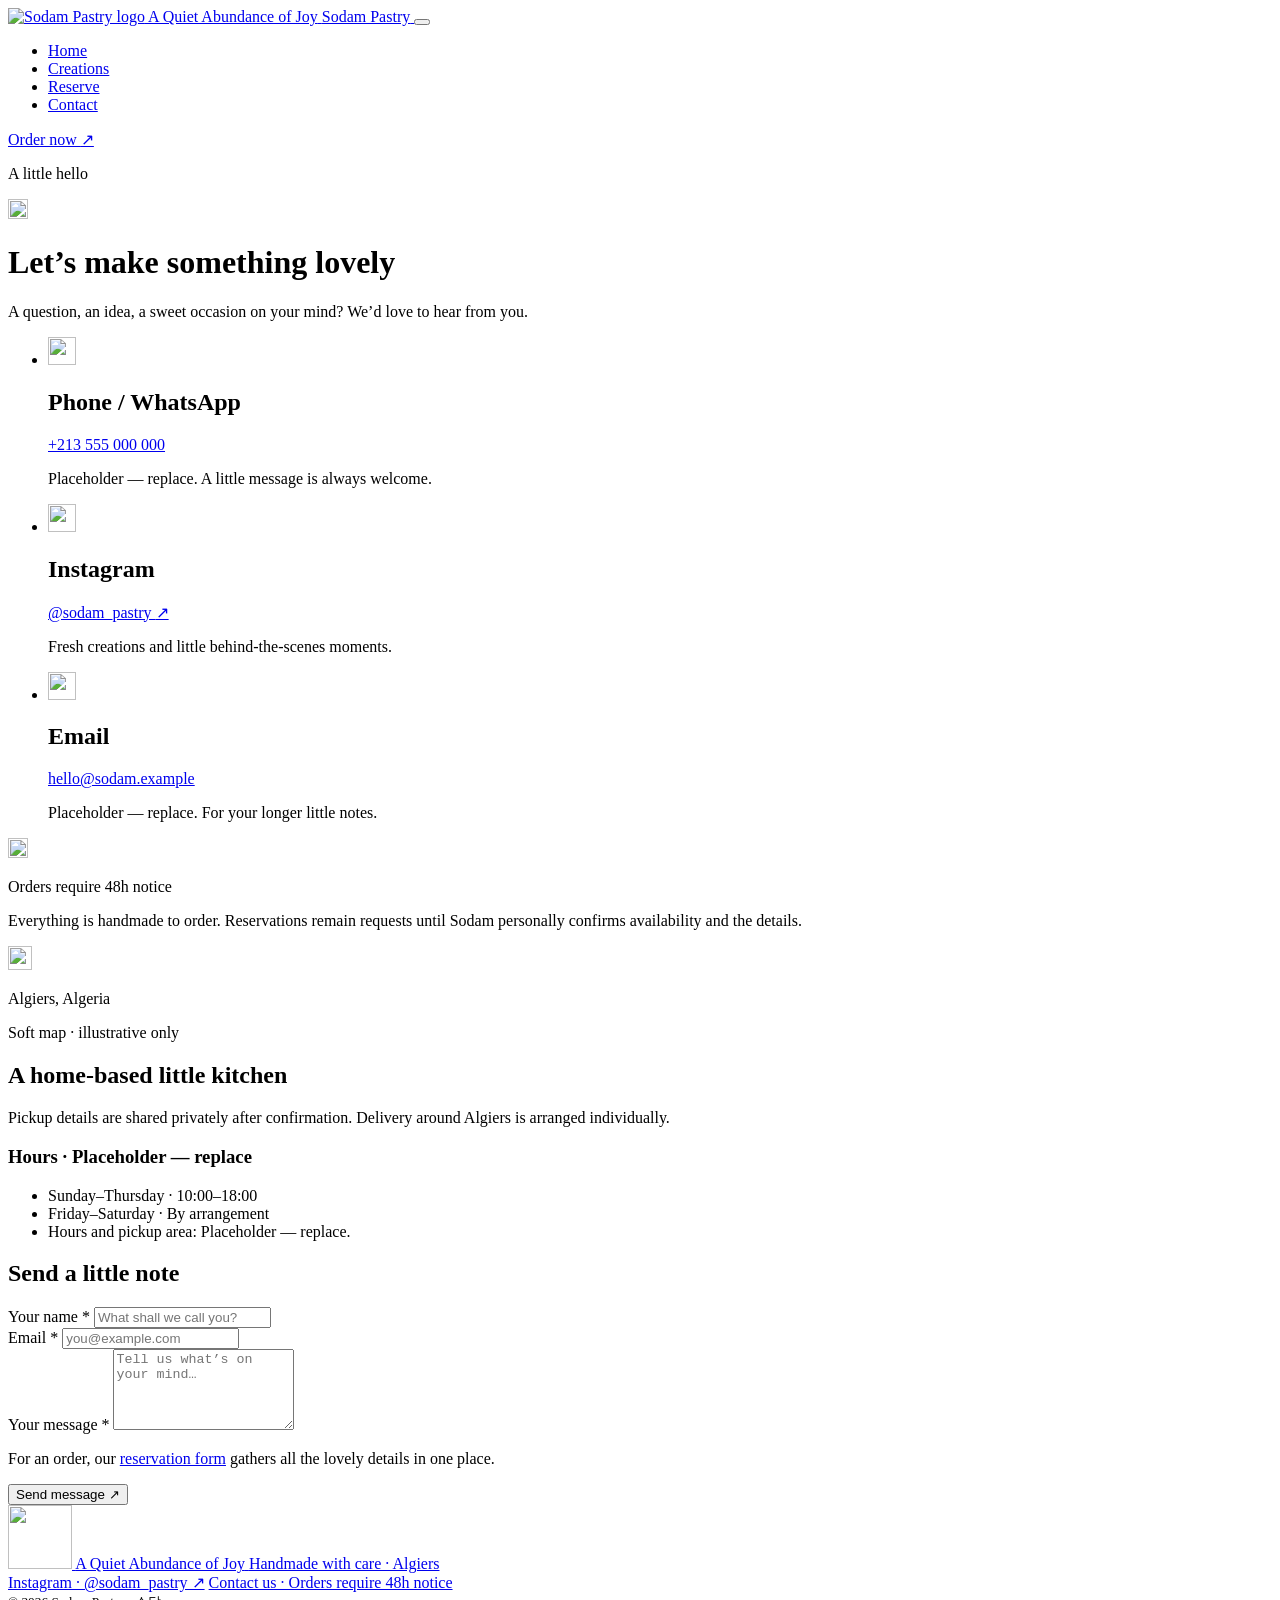
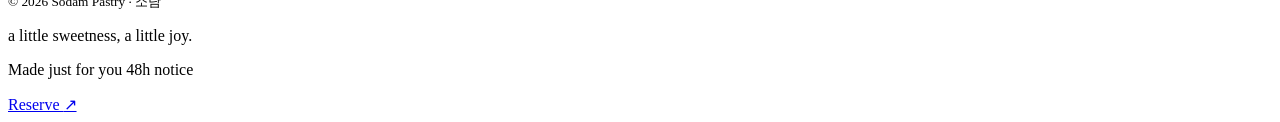
==== contact.html @ 8aaedda2 "feat: finish contact page HTML structure" ====
<!DOCTYPE html>
<html lang="en">
<head>
  <meta charset="UTF-8">
  <meta name="viewport" content="width=device-width, initial-scale=1">
  <title>Contact · Sodam Pastry</title>
  <meta name="description" content="A question, an idea, a sweet occasion on your mind? Get in touch with Sodam Pastry, a home-based pastry kitchen in Algiers.">
  <link rel="icon" href="assets/logo/favicon.ico">

  <link rel="preconnect" href="https://fonts.googleapis.com">
  <link rel="preconnect" href="https://fonts.gstatic.com" crossorigin>
  <link href="https://fonts.googleapis.com/css2?family=Cormorant+Garamond:ital,wght@0,400;0,500;0,600;1,400&family=Gaegu:wght@400;700&family=Inter:wght@300;400;500&family=Montserrat:wght@400;500;600&family=Noto+Serif+KR:wght@400;500&display=swap" rel="stylesheet">

  <link rel="stylesheet" href="css/base/variables.css">
  <link rel="stylesheet" href="css/base/reset.css">
  <link rel="stylesheet" href="css/base/typography.css">
  <link rel="stylesheet" href="css/components/buttons.css">
  <link rel="stylesheet" href="css/components/navbar.css">
  <link rel="stylesheet" href="css/components/section-heading.css">
  <link rel="stylesheet" href="css/components/forms.css">
  <link rel="stylesheet" href="css/components/cards.css">
  <link rel="stylesheet" href="css/components/footer.css">
  <link rel="stylesheet" href="css/pages/contact.css">
  <link rel="stylesheet" href="css/responsive.css">
</head>
<body class="page-contact">

  <!-- ============ HEADER ============ -->
  <header class="site-header">
    <div class="container site-header__inner">
      <a class="brand" href="index.html" aria-label="Sodam Pastry, home">
        <img class="brand__logo" src="assets/logo/sodam-logo.png" alt="Sodam Pastry logo" width="64" height="64">
        <span class="brand__tagline">A Quiet Abundance of Joy</span>
        <span class="brand__name">Sodam Pastry</span>
      </a>

      <button class="nav-toggle" type="button" aria-controls="site-nav" aria-expanded="false" aria-label="Open menu">
        <span class="nav-toggle__bars" aria-hidden="true"></span>
      </button>

      <nav class="nav" id="site-nav" aria-label="Main">
        <ul class="nav__list">
          <li><a class="nav__link" href="index.html">Home</a></li>
          <li><a class="nav__link" href="creations.html">Creations</a></li>
          <li><a class="nav__link" href="reserve-pastry.html">Reserve</a></li>
          <li><a class="nav__link" href="contact.html" aria-current="page">Contact</a></li>
        </ul>
        <a class="btn btn--primary" href="reserve-pastry.html">Order now <span class="btn__arrow" aria-hidden="true">↗</span></a>
      </nav>
    </div>
  </header>

  <main>
    <div class="container contact">

      <!-- ============ PAGE INTRO ============ -->
      <header class="section-heading">
        <p class="eyebrow">A little hello</p>
        <img class="section-heading__flower" src="assets/icons/flower.svg" alt="" width="20" height="20">
        <h1 class="section-heading__title" id="page-title">Let’s make something lovely</h1>
        <p class="section-heading__intro">A question, an idea, a sweet occasion on your mind? We’d love to hear from you.</p>
      </header>

      <!-- ============ CONTACT CARDS ============ -->
      <!-- Phone, email and hours are placeholders from the design.
           contact.js can fill them from data/config.json. Delete each .placeholder-note when the real details are in. -->
      <ul class="contact-cards">

        <li class="contact-card">
          <img class="contact-card__icon" src="assets/icons/chat.svg" alt="" width="28" height="28">
          <h2 class="contact-card__label">Phone / WhatsApp</h2>
          <p class="contact-card__value"><a id="contact-phone" href="tel:+2135550000000">+213 555 000 000</a></p>
          <p class="contact-card__text"><span class="placeholder-note">Placeholder — replace.</span> A little message is always welcome.</p>
        </li>

        <li class="contact-card">
          <img class="contact-card__icon" src="assets/icons/instagram.svg" alt="" width="28" height="28">
          <h2 class="contact-card__label">Instagram</h2>
          <p class="contact-card__value"><a href="https://www.instagram.com/sodam_pastry" target="_blank" rel="noopener">@sodam_pastry <span aria-hidden="true">↗</span></a></p>
          <p class="contact-card__text">Fresh creations and little behind-the-scenes moments.</p>
        </li>

        <li class="contact-card">
          <img class="contact-card__icon" src="assets/icons/mail.svg" alt="" width="28" height="28">
          <h2 class="contact-card__label">Email</h2>
          <p class="contact-card__value"><a id="contact-email" href="mailto:hello@sodam.example">hello@sodam.example</a></p>
          <p class="contact-card__text"><span class="placeholder-note">Placeholder — replace.</span> For your longer little notes.</p>
        </li>
      </ul>

      <!-- 48h notice -->
      <aside class="notice" aria-label="Order notice">
        <img class="notice__icon" src="assets/icons/calendar-heart.svg" alt="" width="20" height="20">
        <div>
          <p class="notice__title">Orders require 48h notice</p>
          <p>Everything is handmade to order. Reservations remain requests until Sodam personally confirms availability and the details.</p>
        </div>
      </aside>

      <!-- ============ SOFT MAP ============ -->
      <div class="soft-map" role="img" aria-label="Illustrative map placeholder for Algiers, Algeria">
        <span class="soft-map__pin"><img src="assets/icons/pin.svg" alt="" width="24" height="24"></span>
        <p class="soft-map__city">Algiers, Algeria</p>
        <p class="soft-map__caption">Soft map · illustrative only</p>
      </div>

      <!-- ============ KITCHEN + HOURS ============ -->
      <section class="info-card" aria-labelledby="kitchen-title">
        <h2 class="eyebrow" id="kitchen-title">A home-based little kitchen</h2>
        <p class="info-card__lead">Pickup details are shared privately after confirmation. Delivery around Algiers is arranged individually.</p>

        <h3 class="info-card__title">Hours <span class="placeholder-note">· Placeholder — replace</span></h3>
        <ul class="info-card__list" id="contact-hours">
          <li>Sunday–Thursday · 10:00–18:00</li>
          <li>Friday–Saturday · By arrangement</li>
          <li>Hours and pickup area: <span class="placeholder-note">Placeholder — replace.</span></li>
        </ul>
      </section>

      <!-- ============ MESSAGE FORM ============ -->
      <!-- novalidate: contact.js shows friendly messages. With no backend yet, it can save the note
           in localStorage (admin sees it later) or open a mailto link. -->
      <section class="form-card" aria-labelledby="form-title">
        <h2 class="form-card__title" id="form-title">Send a little note</h2>

        <form id="message-form" novalidate>
          <div class="field" data-field="name">
            <label class="field__label" for="msg-name">Your name <span aria-hidden="true">*</span></label>
            <input class="field__input" type="text" id="msg-name" name="name" autocomplete="name" placeholder="What shall we call you?" required aria-describedby="msg-name-message">
            <p class="field__message" id="msg-name-message" hidden data-empty="Please tell us what to call you."></p>
          </div>

          <div class="field" data-field="email">
            <label class="field__label" for="msg-email">Email <span aria-hidden="true">*</span></label>
            <input class="field__input" type="email" id="msg-email" name="email" autocomplete="email" placeholder="you@example.com" required aria-describedby="msg-email-message">
            <p class="field__message" id="msg-email-message" hidden
               data-empty="Please add an email so we can reply."
               data-invalid="Add a complete email, like you@example.com."></p>
          </div>

          <div class="field" data-field="message">
            <label class="field__label" for="msg-text">Your message <span aria-hidden="true">*</span></label>
            <textarea class="field__input field__textarea" id="msg-text" name="message" rows="5" placeholder="Tell us what’s on your mind…" required aria-describedby="msg-text-message"></textarea>
            <p class="field__message" id="msg-text-message" hidden data-empty="Please write us a little note."></p>
          </div>

          <p class="field__help">For an order, our <a href="reserve-pastry.html">reservation form</a> gathers all the lovely details in one place.</p>

          <button class="btn btn--primary" type="submit">Send message <span class="btn__arrow" aria-hidden="true">↗</span></button>

          <!-- Shown by contact.js after sending (text is a placeholder to confirm) -->
          <p class="form-success" id="form-status" role="status" hidden>Thank you! Your little note is on its way. Sodam will reply personally.</p>
        </form>
      </section>

    </div>
  </main>

  <!-- ============ FOOTER ============ -->
  <footer class="site-footer">
    <div class="container">
      <div class="site-footer__top">
        <a class="brand brand--footer" href="index.html" aria-label="Sodam Pastry, home">
          <img class="brand__logo" src="assets/logo/sodam-logo.png" alt="" width="64" height="64">
          <span>
            <span class="site-footer__title">A Quiet Abundance of Joy</span>
            <span class="site-footer__sub">Handmade with care · Algiers</span>
          </span>
        </a>

        <div class="site-footer__links">
          <a href="https://www.instagram.com/sodam_pastry" target="_blank" rel="noopener">Instagram · @sodam_pastry ↗</a>
          <a href="contact.html">Contact us · Orders require 48h notice</a>
        </div>
      </div>

      <div class="site-footer__bottom">
        <small>© 2026 Sodam Pastry · <span lang="ko">소담</span></small>
        <p class="site-footer__script">a little sweetness, a little joy.</p>
      </div>
    </div>
  </footer>

  <!-- Sticky reserve bar: visible on mobile and tablet, hidden from 1024px up -->
  <div class="sticky-reserve">
    <p class="sticky-reserve__text">
      <span class="sticky-reserve__title">Made just for you</span>
      <span class="sticky-reserve__sub">48h notice</span>
    </p>
    <a class="btn btn--primary" href="reserve-pastry.html">Reserve <span class="btn__arrow" aria-hidden="true">↗</span></a>
  </div>

  <script src="js/main.js" defer></script>
  <script src="js/utils/storage.js" defer></script>
  <script src="js/utils/validators.js" defer></script>
  <script src="js/pages/contact.js" defer></script>
</body>
</html>
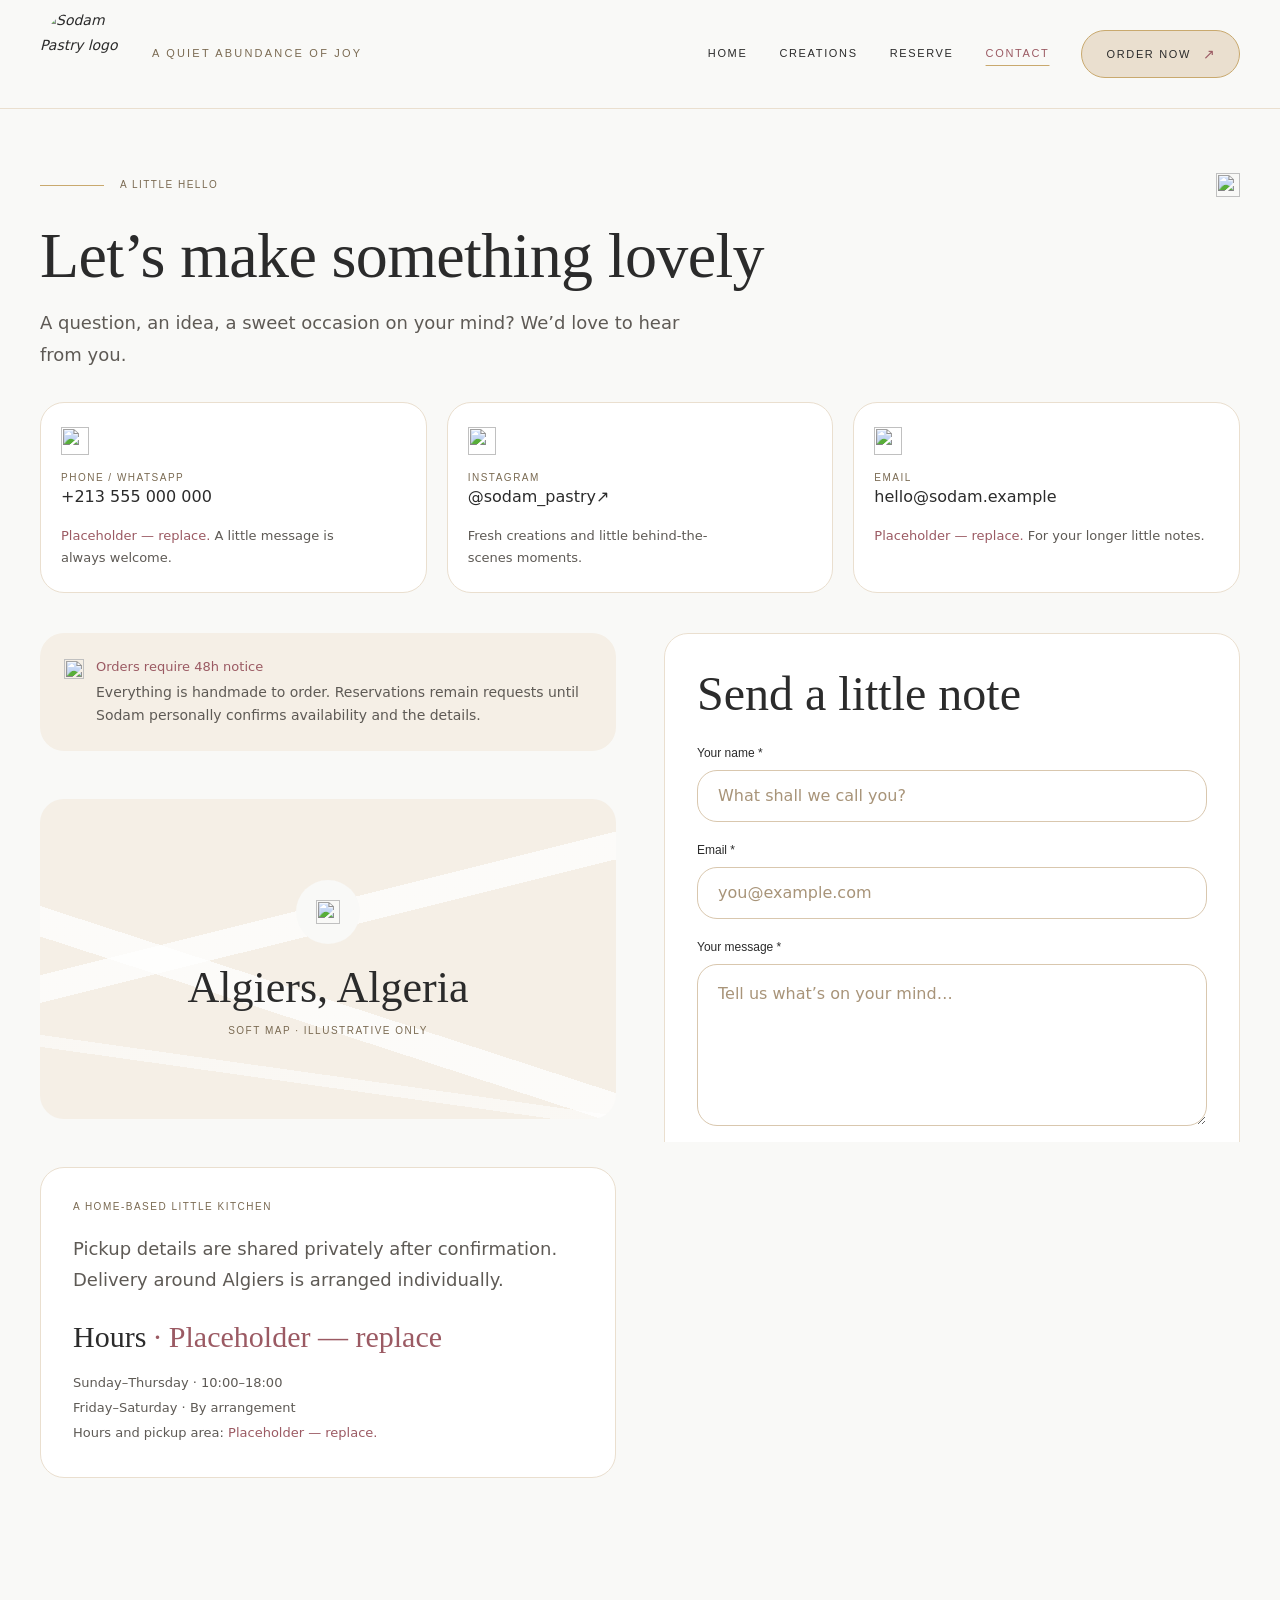
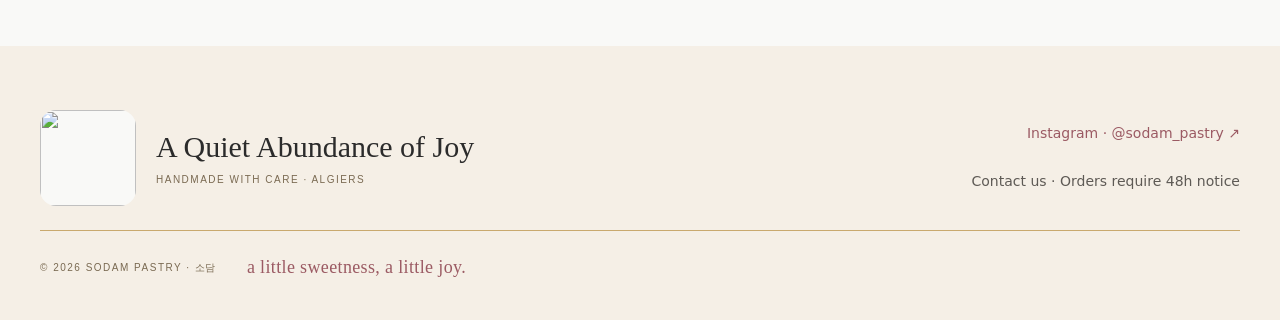
==== commit 3a2f325f: "js links" ====
--- a/contact.html
+++ b/contact.html
@@ -22,6 +22,8 @@
   <link rel="stylesheet" href="css/components/footer.css">
   <link rel="stylesheet" href="css/pages/contact.css">
   <link rel="stylesheet" href="css/responsive.css">
+  <script type="module" src="js/main.js"></script>
+  <script type="module" src="js/pages/creations.js"></script>
 </head>
 <body class="page-contact">
 
--- a/css/base/variables.css
+++ b/css/base/variables.css
@@ -0,0 +1,151 @@
+/* =========================================================
+   Sodam Pastry · design tokens (css/base/variables.css)
+   Source: "A quiet little design language" UI kit.
+   Mobile-first: the values below are the 390px design.
+   Tablet and desktop overrides go in css/responsive.css.
+   Breakpoints (reference only): 768px tablet, 1024px desktop.
+   ========================================================= */
+
+:root {
+
+  /* ---------- 1. COLOUR PALETTE (exact hex codes from the kit) ---------- */
+  --color-white:      #FFFFFF;
+  --color-canvas:     #F9F9F7;  /* page background */
+  --color-cream:      #F5EFE6;  /* alternate sections, notices, footer */
+  --color-linen:      #EADFCF;  /* primary button, active chip, borders */
+  --color-beige:      #D9C7AE;
+  --color-taupe:      #A89479;  /* labels, small details (decoration) */
+  --color-ink:        #2B2B2B;  /* headings and main text */
+  --color-gold:       #C9A96E;  /* fine rules and borders only */
+  --color-dusty-rose: #E0B4B4;  /* tiny details, hover touches */
+  --color-rosewood:   #9B5A63;  /* Korean text, handwriting, accents */
+
+  /* Derived from the palette (the kit has no mid-grey for paragraphs).
+     Both pass WCAG AA contrast on canvas, white and cream. */
+  --color-text-soft:  #5E5A55;  /* paragraph text (soft ink) */
+  --color-taupe-text: #7A6A52;  /* taupe made readable for small text */
+
+  /* ---------- 2. SEMANTIC COLOURS (use these in the components) ---------- */
+  --color-bg:             var(--color-canvas);
+  --color-surface:        var(--color-white);
+  --color-surface-soft:   var(--color-cream);
+  --color-surface-strong: var(--color-linen);
+
+  --color-text:           var(--color-ink);
+  --color-text-muted:     var(--color-text-soft);
+  --color-text-label:     var(--color-taupe-text);  /* eyebrows, captions */
+  --color-text-accent:    var(--color-rosewood);
+
+  --color-border:         var(--color-linen);   /* cards, fields */
+  --color-border-strong:  var(--color-beige);
+  --color-line:           var(--color-gold);    /* dividers, button borders */
+
+  --color-focus:          var(--color-rosewood);
+  --color-error:          var(--color-rosewood);
+  --color-success:        var(--color-rosewood);
+
+  /* Gingham pattern from the photos (use with background-size: var(--gingham-size)) */
+  --gingham-size:   28px;
+  --pattern-gingham:
+    linear-gradient(rgba(217, 199, 174, .35) 50%, transparent 50%),
+    linear-gradient(90deg, rgba(217, 199, 174, .35) 50%, transparent 50%);
+
+  /* ---------- 3. TYPOGRAPHY ---------- */
+  --font-serif:  "Cormorant Garamond", "Cormorant", Georgia, "Times New Roman", serif;  /* headings */
+  --font-label:  "Montserrat", "Helvetica Neue", Arial, sans-serif;                    /* nav, buttons, labels */
+  --font-sans:   "Inter", system-ui, -apple-system, "Segoe UI", Roboto, sans-serif;     /* body */
+  --font-korean: "Noto Serif KR", "Cormorant Garamond", serif;                          /* 소담 */
+  --font-hand:   "Gaegu", "Nanum Pen Script", "Comic Sans MS", cursive;                /* handwritten notes */
+
+  --fw-regular: 400;
+  --fw-medium:  500;
+  --fw-semibold: 600;
+
+  /* Sizes. Kit: Cormorant 88 / 54 / 38 (desktop / tablet / mobile),
+     Montserrat 10 / 11, Inter 14 / 1.75 */
+  --fs-display: 2.375rem;  /* 38px  h1                      (tablet 54, desktop 88) */
+  --fs-h2:      2rem;      /* 32px  section titles          (tablet 40, desktop 48) */
+  --fs-h3:      1.75rem;   /* 28px  card titles             (desktop 30) */
+  --fs-h4:      1.25rem;   /* 20px  small headings */
+  --fs-lead:    1rem;      /* 16px  intro paragraphs        (desktop 18) */
+  --fs-body:    0.875rem;  /* 14px  body text */
+  --fs-small:   0.75rem;   /* 12px  help text, dates */
+  --fs-label:   0.625rem;  /* 10px  uppercase labels, eyebrows */
+  --fs-button:  0.6875rem; /* 11px  buttons, chips, nav */
+  --fs-script:  1.25rem;   /* 20px  handwritten notes */
+
+  --lh-display: 1.1;
+  --lh-heading: 1.15;
+  --lh-body:    1.75;      /* from the kit */
+  --lh-label:   1.4;
+
+  --tracking-label: 0.15em;  /* kit: +1.5 at 10px */
+  --tracking-wide:  0.2em;   /* kit: +2 at 10px */
+
+  /* ---------- 4. SPACING (4px base) ---------- */
+  --space-1:  0.25rem;  /*   4px */
+  --space-2:  0.5rem;   /*   8px */
+  --space-3:  0.75rem;  /*  12px */
+  --space-4:  1rem;     /*  16px */
+  --space-5:  1.25rem;  /*  20px */
+  --space-6:  1.5rem;   /*  24px */
+  --space-8:  2rem;     /*  32px */
+  --space-10: 2.5rem;   /*  40px */
+  --space-12: 3rem;     /*  48px */
+  --space-16: 4rem;     /*  64px */
+  --space-20: 5rem;     /*  80px */
+  --space-30: 7.5rem;   /* 120px */
+
+  --section-space: var(--space-16);  /* vertical padding of a section (desktop 120) */
+
+  /* ---------- 5. LAYOUT ---------- */
+  --container-max: 75rem;     /* 1200px */
+  --container-pad: 1.25rem;   /* 20px on mobile (tablet 32) */
+  --header-height: 5.75rem;   /* 92px (desktop 108) */
+  --sticky-bar-height: 5rem;  /* 80px "Made just for you" bar */
+  --tap-target:   2.75rem;    /* 44px minimum, from the kit */
+  --button-height: 3rem;      /* 48px */
+  --field-height:  3.25rem;   /* 52px */
+
+  /* ---------- 6. RADII ---------- */
+  --radius-xs:   4px;      /* polaroid frame */
+  --radius-sm:   12px;
+  --radius-md:   16px;     /* photos */
+  --radius-lg:   24px;     /* cards */
+  --radius-field: 20px;    /* inputs */
+  --radius-pill: 999px;    /* buttons, chips */
+
+  /* ---------- 7. BORDERS & SHADOWS ---------- */
+  --border-width:  1px;
+  --border-card:   var(--border-width) solid var(--color-border);
+  --border-gold:   var(--border-width) solid var(--color-line);
+  --border-dashed: var(--border-width) dashed var(--color-line);   /* upload box */
+
+  --shadow-soft:     0 8px 24px rgba(43, 43, 43, .06);
+  --shadow-polaroid: 0 10px 28px rgba(43, 43, 43, .08);
+
+  /* ---------- 8. DETAILS ---------- */
+  --tilt-left:  -1.5deg;   /* polaroids, 1 to 2 degrees */
+  --tilt-right:  1.5deg;
+  --opacity-disabled: .5;  /* disabled buttons */
+
+  /* ---------- 9. MOTION ---------- */
+  --ease:          cubic-bezier(.2, .7, .2, 1);
+  --duration-fast: 150ms;  /* hover */
+  --duration-base: 250ms;
+  --duration-slow: 600ms;  /* fade-up on scroll */
+
+  /* ---------- 10. LAYERS ---------- */
+  --z-sticky: 40;
+  --z-header: 50;
+  --z-modal:  100;
+}
+
+/* Calmer motion for people who ask for it */
+@media (prefers-reduced-motion: reduce) {
+  :root {
+    --duration-fast: 0ms;
+    --duration-base: 0ms;
+    --duration-slow: 0ms;
+  }
+}
--- a/css/base/typography.css
+++ b/css/base/typography.css
@@ -0,0 +1,238 @@
+/* =========================================================
+   Sodam Pastry · typography (css/base/typography.css)
+   Needs css/base/variables.css. Mobile-first: sizes come from
+   the variables, so tablet/desktop only change them in
+   css/responsive.css.
+   Element rules use :where() (zero specificity) so any
+   component class can override them without a fight.
+   ========================================================= */
+
+
+/* ---------- 1. BASE TEXT ---------- */
+body {
+  font-family: var(--font-sans);
+  font-size: var(--fs-body);
+  font-weight: var(--fw-regular);
+  line-height: var(--lh-body);
+  color: var(--color-text);
+  -webkit-font-smoothing: antialiased;
+  -moz-osx-font-smoothing: grayscale;
+  text-rendering: optimizeLegibility;
+}
+
+::selection {
+  background: var(--color-linen);
+  color: var(--color-ink);
+}
+
+:where(p) {
+  margin: 0;
+  color: var(--color-text-muted);
+  text-wrap: pretty;
+}
+
+:where(strong, b) { font-weight: var(--fw-medium); }
+:where(em, i)     { font-style: italic; }
+:where(small)     { font-size: var(--fs-small); }
+
+/* Korean text (소담) */
+:lang(ko) { font-family: var(--font-korean); }
+
+
+/* ---------- 2. HEADINGS (Cormorant Garamond) ---------- */
+:where(h1, h2, h3, h4) {
+  margin: 0;
+  font-family: var(--font-serif);
+  font-weight: var(--fw-regular);
+  color: var(--color-text);
+  text-wrap: balance;
+}
+
+:where(h1) { font-size: var(--fs-display); line-height: var(--lh-display); letter-spacing: -0.01em; }
+:where(h2) { font-size: var(--fs-h2);      line-height: var(--lh-heading); }
+:where(h3) { font-size: var(--fs-h3);      line-height: 1.2; }
+:where(h4) { font-size: var(--fs-h4);      line-height: 1.25; }
+
+/* Size helpers: keep the right HTML level, pick any visual size */
+.type-display { font-size: var(--fs-display); line-height: var(--lh-display); letter-spacing: -0.01em; }
+.type-h2      { font-size: var(--fs-h2);      line-height: var(--lh-heading); }
+.type-h3      { font-size: var(--fs-h3);      line-height: 1.2; }
+.type-h4      { font-size: var(--fs-h4);      line-height: 1.25; }
+
+/* Section titles: h1 on a page intro, h2 inside a page */
+h1.section-heading__title { font-size: var(--fs-display); line-height: var(--lh-display); }
+h2.section-heading__title { font-size: var(--fs-h2);      line-height: var(--lh-heading); }
+
+/* Titles of cards, tickets, rows and boxes (card size) */
+.pastry-card__title,
+.pastry-option__title,
+.gallery-card__title,
+.step-ticket__title,
+.creation-row__title,
+.reservation-card__name,
+.info-card__title,
+.receipt__title,
+.modal__title,
+.empty-state__title {
+  font-family: var(--font-serif);
+  font-size: var(--fs-h3);
+  font-weight: var(--fw-regular);
+  line-height: 1.2;
+  color: var(--color-text);
+}
+
+/* Titles of form cards and panels (section size) */
+.form-card__title,
+.collection__title,
+.closer-look__title {
+  font-size: var(--fs-h2);
+  line-height: var(--lh-heading);
+}
+
+/* Name of the selected creation on the reservation page */
+.selection__title {
+  font-size: var(--fs-h2);
+  line-height: var(--lh-heading);
+  color: var(--color-text-accent);
+}
+
+
+/* ---------- 3. LEAD PARAGRAPHS (intro text under a title) ---------- */
+.lead,
+.section-heading__intro,
+.hero__lead,
+.login__lead,
+.thanks__lead,
+.next-steps__text {
+  font-size: var(--fs-lead);
+  line-height: var(--lh-body);
+  color: var(--color-text-muted);
+}
+
+/* Paragraphs that follow each other inside a text block */
+.prose p + p,
+.about__text p + p,
+.detail__text p + p {
+  margin-top: var(--space-5);
+}
+
+
+/* ---------- 4. LABELS (Montserrat, uppercase, wide tracking) ---------- */
+.eyebrow,
+.gallery-card__category,
+.contact-card__label,
+.receipt__label,
+.receipt__eyebrow,
+.closer-look__label,
+.reservation-card__ref,
+.reservation-card__time,
+.stat__label,
+.quantity__label,
+.list-label,
+.studio-tabs__label,
+.dropzone__hint,
+.carousel__hint,
+.results-count,
+.stepper__label,
+.photo-preview__label,
+.step-ticket__no,
+.hero__tags,
+.hero__note,
+.soft-map__caption,
+.site-footer__sub,
+.sticky-reserve__sub,
+.detail__meta dt {
+  font-family: var(--font-label);
+  font-size: var(--fs-label);
+  font-weight: var(--fw-regular);
+  line-height: var(--lh-label);
+  letter-spacing: var(--tracking-label);
+  text-transform: uppercase;
+  color: var(--color-text-label);
+}
+
+/* A label used as a heading (legend, h2, h3) should not add its own margin */
+legend.eyebrow,
+h2.eyebrow,
+h3.closer-look__label,
+h2.contact-card__label,
+h3.receipt__label {
+  margin: 0;
+  padding: 0;
+}
+
+/* Header and footer brand text: a little larger, wider */
+.brand__tagline,
+.brand__name {
+  font-family: var(--font-label);
+  font-size: var(--fs-button);
+  font-weight: var(--fw-regular);
+  letter-spacing: var(--tracking-wide);
+  line-height: var(--lh-label);
+  text-transform: uppercase;
+  color: var(--color-text-label);
+}
+
+
+/* ---------- 5. HANDWRITTEN NOTES (Gaegu, rosewood) ---------- */
+.script-note,
+.polaroid__caption,
+.receipt__script,
+.thanks__script,
+.site-footer__script {
+  font-family: var(--font-hand);
+  font-size: var(--fs-script);
+  font-weight: var(--fw-regular);
+  line-height: 1.4;
+  letter-spacing: 0.02em;
+  color: var(--color-text-accent);
+}
+
+.site-footer__script { font-size: 1.125rem; }  /* 18px */
+
+
+/* ---------- 6. LINKS WITH A TEXT STYLE ---------- */
+
+/* "← Back", "← All creations" */
+.back-link {
+  display: inline-flex;
+  align-items: center;
+  gap: var(--space-2);
+  min-height: var(--tap-target);
+  font-family: var(--font-label);
+  font-size: var(--fs-button);
+  font-weight: var(--fw-medium);
+  letter-spacing: var(--tracking-label);
+  text-transform: uppercase;
+  color: var(--color-text);
+  text-decoration: none;
+}
+
+/* "More little joys · @sodam_pastry ↗" */
+.text-link {
+  font-size: var(--fs-body);
+  color: var(--color-text-accent);
+  text-decoration: none;
+}
+
+.back-link:hover,
+.text-link:hover {
+  text-decoration: underline;
+  text-underline-offset: 0.25em;
+  text-decoration-thickness: 1px;
+}
+
+.back-link:focus-visible,
+.text-link:focus-visible {
+  outline: 2px solid var(--color-focus);
+  outline-offset: 3px;
+  border-radius: var(--radius-xs);
+}
+
+
+/* ---------- 7. PLACEHOLDER MARKER ---------- */
+/* "Placeholder — replace." in the contact details.
+   Delete each <span class="placeholder-note"> when the real details are in. */
+.placeholder-note {
+  color: var(--color-text-accent);
+}
--- a/css/components/buttons.css
+++ b/css/components/buttons.css
@@ -0,0 +1,178 @@
+/* =========================================================
+   Sodam Pastry · buttons (css/components/buttons.css)
+   Needs css/base/variables.css
+   Variants: .btn--primary, .btn--secondary, .btn--ghost, .btn--block
+   Also: .link-button (Edit / Delete / Remove) and the small text
+   links of the cards ("Reserve this")
+   ========================================================= */
+
+/* ---------- Base button ---------- */
+.btn {
+  display: inline-flex;
+  align-items: center;
+  justify-content: center;
+  gap: var(--space-3);
+  min-height: var(--button-height);
+  padding: 0 var(--space-6);
+  font-family: var(--font-label);
+  font-size: var(--fs-button);
+  font-weight: var(--fw-medium);
+  line-height: 1;
+  letter-spacing: var(--tracking-label);
+  text-transform: uppercase;
+  text-decoration: none;
+  white-space: nowrap;
+  color: var(--color-text);
+  background: transparent;
+  border: var(--border-gold);
+  border-radius: var(--radius-pill);
+  cursor: pointer;
+  transition:
+    background-color var(--duration-fast) var(--ease),
+    border-color var(--duration-fast) var(--ease),
+    color var(--duration-fast) var(--ease),
+    opacity var(--duration-fast) var(--ease);
+}
+
+.btn:active {
+  transform: translateY(1px);
+}
+
+/* Arrow (↗) */
+.btn__arrow {
+  display: inline-block;
+  font-size: 0.875rem;
+  letter-spacing: 0;
+  color: var(--color-text-accent);
+  transition: transform var(--duration-fast) var(--ease);
+}
+
+.btn:hover .btn__arrow {
+  transform: translate(2px, -2px);
+}
+
+/* ---------- Primary: linen fill, gold line ---------- */
+.btn--primary {
+  background: var(--color-surface-strong);
+  border-color: var(--color-line);
+}
+
+.btn--primary:hover {
+  background: var(--color-surface);
+}
+
+/* ---------- Secondary: white fill, gold line ---------- */
+.btn--secondary {
+  background: var(--color-surface);
+  border-color: var(--color-line);
+}
+
+.btn--secondary:hover {
+  background: var(--color-surface-soft);
+}
+
+/* ---------- Ghost: no line, white pill on hover ---------- */
+.btn--ghost {
+  padding-inline: var(--space-4);
+  background: transparent;
+  border-color: transparent;
+}
+
+.btn--ghost:hover {
+  background: var(--color-surface);
+}
+
+/* ---------- Full width ---------- */
+.btn--block {
+  display: flex;
+  width: 100%;
+}
+
+/* ---------- Disabled ---------- */
+.btn:disabled,
+.btn[aria-disabled="true"] {
+  opacity: var(--opacity-disabled);
+  cursor: not-allowed;
+  transform: none;
+}
+
+.btn:disabled:hover,
+.btn[aria-disabled="true"]:hover {
+  background: inherit;
+}
+
+.btn--primary:disabled:hover,
+.btn--primary[aria-disabled="true"]:hover {
+  background: var(--color-surface-strong);
+}
+
+.btn--secondary:disabled:hover,
+.btn--secondary[aria-disabled="true"]:hover {
+  background: var(--color-surface);
+}
+
+.btn--ghost:disabled:hover,
+.btn--ghost[aria-disabled="true"]:hover {
+  background: transparent;
+}
+
+.btn:disabled .btn__arrow,
+.btn[aria-disabled="true"] .btn__arrow {
+  transform: none;
+}
+
+/* ---------- Text buttons: Edit / Delete / Remove ---------- */
+.link-button {
+  display: inline-flex;
+  align-items: center;
+  min-height: var(--tap-target);
+  padding: 0 var(--space-1);
+  font-family: var(--font-sans);
+  font-size: var(--fs-small);
+  line-height: 1;
+  color: var(--color-text-accent);
+  text-decoration: underline;
+  text-decoration-thickness: 1px;
+  text-underline-offset: 0.3em;
+  background: none;
+  border: 0;
+  cursor: pointer;
+  transition: color var(--duration-fast) var(--ease);
+}
+
+.link-button:hover {
+  color: var(--color-text);
+}
+
+.link-button[data-action="delete"] {
+  color: var(--color-text-muted);
+}
+
+.link-button[data-action="delete"]:hover {
+  color: var(--color-text-accent);
+}
+
+/* ---------- Small text links inside cards ("Reserve this") ---------- */
+.pastry-card__link,
+.gallery-card__link {
+  display: inline-flex;
+  align-items: center;
+  align-self: flex-start;
+  min-height: var(--tap-target);
+  padding: 0 var(--space-4);
+  font-family: var(--font-label);
+  font-size: var(--fs-button);
+  font-weight: var(--fw-medium);
+  line-height: 1;
+  letter-spacing: var(--tracking-label);
+  text-transform: uppercase;
+  text-decoration: none;
+  color: var(--color-text);
+  border-radius: var(--radius-pill);
+  transition: background-color var(--duration-fast) var(--ease);
+}
+
+.pastry-card__link:hover,
+.gallery-card__link:hover {
+  background: var(--color-surface-soft);
+}
--- a/css/components/navbar.css
+++ b/css/components/navbar.css
@@ -0,0 +1,213 @@
+/* =========================================================
+   Sodam Pastry · public navbar (css/components/navbar.css)
+   Needs css/base/variables.css
+   Mobile-first: logo + "Sodam Pastry" + hamburger by default,
+   logo + tagline + inline menu from 1024px.
+   ========================================================= */
+
+/* ---------- Header bar ---------- */
+.site-header {
+  position: sticky;
+  top: 0;
+  z-index: var(--z-header);
+  background: var(--color-bg);
+  border-bottom: var(--border-card);
+}
+
+.site-header__inner {
+  display: flex;
+  align-items: center;
+  justify-content: space-between;
+  gap: var(--space-4);
+  min-height: var(--header-height);
+}
+
+/* ---------- Brand (logo + name / tagline) ---------- */
+.site-header .brand {
+  display: flex;
+  align-items: center;
+  gap: var(--space-4);
+  flex: 1 1 auto;
+  min-width: 0;
+}
+
+.site-header .brand__logo {
+  flex: none;
+  width: 4.75rem;
+  height: 4.75rem;
+  border-radius: 50%;
+  object-fit: contain;
+}
+
+/* Mobile: "Sodam Pastry" on the right, tagline hidden */
+.site-header .brand__name {
+  margin-left: auto;
+  text-align: right;
+}
+
+.site-header .brand__tagline {
+  display: none;
+}
+
+/* ---------- Hamburger button ---------- */
+.nav-toggle {
+  position: relative;
+  flex: none;
+  width: var(--tap-target);
+  height: var(--tap-target);
+  border-radius: var(--radius-pill);
+  color: var(--color-text-muted);
+  transition: background var(--duration-fast) var(--ease);
+}
+
+.nav-toggle:hover {
+  background: var(--color-surface-soft);
+}
+
+.nav-toggle__bars {
+  position: absolute;
+  top: 50%;
+  left: 50%;
+  display: block;
+  width: 22px;
+  height: 0;
+  transform: translate(-50%, 0);
+}
+
+.nav-toggle__bars::before,
+.nav-toggle__bars::after {
+  content: "";
+  position: absolute;
+  left: 0;
+  width: 100%;
+  height: 1.5px;
+  border-radius: 1px;
+  background: currentColor;
+  transition:
+    top var(--duration-base) var(--ease),
+    transform var(--duration-base) var(--ease);
+}
+
+.nav-toggle__bars::before { top: -4px; }
+.nav-toggle__bars::after  { top: 2.5px; }
+
+.nav-toggle[aria-expanded="true"] .nav-toggle__bars::before {
+  top: -0.75px;
+  transform: rotate(45deg);
+}
+
+.nav-toggle[aria-expanded="true"] .nav-toggle__bars::after {
+  top: -0.75px;
+  transform: rotate(-45deg);
+}
+
+/* ---------- Menu (mobile dropdown) ---------- */
+.nav {
+  position: absolute;
+  top: 100%;
+  left: 0;
+  right: 0;
+  display: none;
+  padding: var(--space-4) var(--container-pad) var(--space-6);
+  background: var(--color-bg);
+  border-bottom: var(--border-gold);
+  box-shadow: var(--shadow-soft);
+}
+
+.nav.is-open {
+  display: block;
+}
+
+.nav__list {
+  display: flex;
+  flex-direction: column;
+}
+
+.nav__list li + li {
+  border-top: var(--border-card);
+}
+
+.nav__link {
+  display: flex;
+  align-items: center;
+  min-height: var(--tap-target);
+  font-family: var(--font-label);
+  font-size: var(--fs-button);
+  font-weight: var(--fw-regular);
+  letter-spacing: var(--tracking-label);
+  line-height: var(--lh-label);
+  text-transform: uppercase;
+  color: var(--color-text);
+  transition: color var(--duration-fast) var(--ease);
+}
+
+.nav__link:hover {
+  color: var(--color-text-accent);
+}
+
+.nav__link[aria-current="page"] {
+  color: var(--color-text-accent);
+  text-decoration: underline;
+  text-decoration-color: var(--color-line);
+  text-decoration-thickness: 1px;
+  text-underline-offset: 0.7em;
+}
+
+/* "Order now" button inside the menu */
+.nav .btn {
+  width: 100%;
+  margin-top: var(--space-4);
+}
+
+/* ---------- Desktop: inline menu ---------- */
+@media (min-width: 1024px) {
+  .site-header .brand {
+    flex: 0 1 auto;
+    gap: var(--space-5);
+  }
+
+  .site-header .brand__logo {
+    width: 5.75rem;
+    height: 5.75rem;
+  }
+
+  /* Desktop: tagline next to the logo, name hidden */
+  .site-header .brand__name {
+    display: none;
+  }
+
+  .site-header .brand__tagline {
+    display: block;
+  }
+
+  .nav-toggle {
+    display: none;
+  }
+
+  .nav,
+  .nav.is-open {
+    position: static;
+    display: flex;
+    align-items: center;
+    gap: var(--space-8);
+    padding: 0;
+    background: none;
+    border: 0;
+    box-shadow: none;
+  }
+
+  .nav__list {
+    flex-direction: row;
+    align-items: center;
+    gap: var(--space-8);
+  }
+
+  .nav__list li + li {
+    border-top: 0;
+  }
+
+  .nav .btn {
+    width: auto;
+    margin-top: 0;
+  }
+}
--- a/css/components/section-heading.css
+++ b/css/components/section-heading.css
@@ -0,0 +1,134 @@
+/* =========================================================
+   Sodam Pastry · section heading (css/components/section-heading.css)
+   Needs css/base/variables.css
+   Markup:
+   <header class="section-heading">
+     <p class="eyebrow">…</p>
+     <img class="section-heading__flower" …>
+     <h2 class="section-heading__title">…</h2>
+     <p class="section-heading__intro">…</p>
+   </header>
+   A fine gold line before the eyebrow, a small flower on the right.
+   ========================================================= */
+
+/* ---------- Layout ---------- */
+.section-heading {
+  position: relative;
+  display: grid;
+  grid-template-columns: 1fr auto;
+  align-items: center;
+  column-gap: var(--space-4);
+  margin-bottom: var(--space-8);
+}
+
+/* Eyebrow with a gold rule before it */
+.section-heading .eyebrow {
+  grid-column: 1;
+  display: flex;
+  align-items: center;
+  gap: var(--space-4);
+}
+
+.section-heading .eyebrow::before {
+  content: "";
+  flex: none;
+  width: 3.25rem;
+  height: 1px;
+  background: var(--color-line);
+}
+
+/* Small flower doodle, top right */
+.section-heading__flower {
+  grid-column: 2;
+  grid-row: 1;
+  justify-self: end;
+  width: 1.25rem;
+  height: 1.25rem;
+}
+
+/* Title and intro take the full width under the eyebrow */
+.section-heading__title,
+.section-heading__intro {
+  grid-column: 1 / -1;
+}
+
+.section-heading__title {
+  margin-top: var(--space-5);
+}
+
+.section-heading__intro {
+  max-width: 36rem;
+  margin-top: var(--space-4);
+}
+
+/* ---------- Variants ---------- */
+
+/* Inside a cream section or on the owner pages: same look, no extra space below */
+.section-heading--tight {
+  margin-bottom: var(--space-5);
+}
+
+/* Centered version (no rule before the eyebrow) */
+.section-heading--center {
+  grid-template-columns: 1fr;
+  justify-items: center;
+  text-align: center;
+}
+
+.section-heading--center .eyebrow::before,
+.section-heading--center .section-heading__flower {
+  display: none;
+}
+
+.section-heading--center .section-heading__title,
+.section-heading--center .section-heading__intro {
+  grid-column: 1;
+}
+
+/* ---------- Page intro (first heading of a page) ---------- */
+.page-intro {
+  padding-top: var(--space-12);
+}
+
+.page-intro .section-heading {
+  margin-bottom: var(--space-6);
+}
+
+/* ---------- Tablet ---------- */
+@media (min-width: 768px) {
+  .section-heading {
+    margin-bottom: var(--space-10);
+  }
+
+  .section-heading .eyebrow::before {
+    width: 4rem;
+  }
+
+  .section-heading__title {
+    margin-top: var(--space-6);
+  }
+
+  .section-heading__intro {
+    max-width: 40rem;
+  }
+
+  .page-intro {
+    padding-top: var(--space-16);
+  }
+}
+
+/* ---------- Desktop ---------- */
+@media (min-width: 1024px) {
+  .section-heading {
+    margin-bottom: var(--space-12);
+  }
+
+  .section-heading__flower {
+    width: 1.5rem;
+    height: 1.5rem;
+  }
+
+  .section-heading__intro {
+    max-width: 44rem;
+  }
+}
--- a/css/components/forms.css
+++ b/css/components/forms.css
@@ -0,0 +1,496 @@
+/* =========================================================
+   Sodam Pastry · forms (css/components/forms.css)
+   Needs css/base/variables.css
+   Contains: .form-card, .field (+ states), .dropzone, .calendar,
+   .quantity, .switch, .form-error, .form-success
+   States are set by the JS on the .field wrapper:
+   .is-valid and .is-invalid (messages and icons use [hidden]).
+   ========================================================= */
+
+
+/* ---------- Form card ---------- */
+.form-card {
+  margin-block: var(--space-6);
+  padding: var(--space-6) var(--space-5);
+  background: var(--color-surface);
+  border: var(--border-card);
+  border-radius: var(--radius-lg);
+}
+
+.form-card__title {
+  margin-bottom: var(--space-6);
+}
+
+.form-card__divider {
+  margin: var(--space-6) 0;
+}
+
+.form-actions {
+  display: flex;
+  flex-wrap: wrap;
+  align-items: center;
+  gap: var(--space-3);
+}
+
+
+/* ---------- Field ---------- */
+.field {
+  margin-bottom: var(--space-5);
+  min-width: 0;
+}
+
+.field:last-child {
+  margin-bottom: 0;
+}
+
+.field__label {
+  display: block;
+  margin-bottom: var(--space-2);
+  font-family: var(--font-label);
+  font-size: 0.75rem;
+  font-weight: var(--fw-medium);
+  line-height: 1.4;
+  color: var(--color-text);
+}
+
+.field__control {
+  position: relative;
+}
+
+.field__input {
+  display: block;
+  width: 100%;
+  min-height: var(--field-height);
+  padding: 0 var(--space-5);
+  font-family: var(--font-sans);
+  font-size: 1rem;
+  line-height: 1.4;
+  color: var(--color-text);
+  background: var(--color-surface);
+  border: var(--border-width) solid var(--color-border-strong);
+  border-radius: var(--radius-field);
+  transition:
+    border-color var(--duration-fast) var(--ease),
+    box-shadow var(--duration-fast) var(--ease);
+}
+
+.field__input:hover {
+  border-color: var(--color-line);
+}
+
+.field__input:focus,
+.field__input:focus-visible {
+  outline: none;
+  border-color: var(--color-line);
+  box-shadow: 0 0 0 3px rgba(201, 169, 110, .28);
+}
+
+.field__input[readonly] {
+  cursor: default;
+}
+
+.field__input:disabled {
+  opacity: var(--opacity-disabled);
+}
+
+.field__textarea {
+  min-height: 7rem;
+  padding: var(--space-4) var(--space-5);
+  line-height: 1.6;
+}
+
+/* Select with a custom arrow */
+.field__select {
+  padding-right: 3rem;
+  appearance: none;
+  -webkit-appearance: none;
+  background-image: url("data:image/svg+xml,%3Csvg xmlns='http://www.w3.org/2000/svg' width='12' height='8' viewBox='0 0 12 8' fill='none'%3E%3Cpath d='M1 1.5l5 5 5-5' stroke='%23A89479' stroke-width='1.4' stroke-linecap='round' stroke-linejoin='round'/%3E%3C/svg%3E");
+  background-repeat: no-repeat;
+  background-position: right var(--space-5) center;
+  background-size: 12px 8px;
+}
+
+/* Date input */
+.field__input[type="date"]::-webkit-calendar-picker-indicator {
+  opacity: .6;
+  cursor: pointer;
+}
+
+/* Help text and messages */
+.field__help {
+  margin-top: var(--space-2);
+  font-size: var(--fs-small);
+  line-height: 1.6;
+  color: var(--color-text-muted);
+}
+
+.field__message {
+  margin-top: var(--space-2);
+  font-size: var(--fs-small);
+  line-height: 1.5;
+  color: var(--color-text-accent);
+}
+
+/* Check / alert icon inside the field */
+.field__status {
+  position: absolute;
+  top: 50%;
+  right: var(--space-4);
+  width: 1.25rem;
+  height: 1.25rem;
+  transform: translateY(-50%);
+  pointer-events: none;
+}
+
+/* ---------- Field states ---------- */
+.field.is-valid .field__input,
+.field.is-invalid .field__input {
+  padding-right: 3rem;
+  border-color: var(--color-rosewood);
+}
+
+.field.is-valid .field__input:focus,
+.field.is-invalid .field__input:focus {
+  box-shadow: 0 0 0 3px rgba(155, 90, 99, .2);
+}
+
+/* Fieldset used as a field (radio chips, address block) */
+fieldset.field {
+  margin-inline: 0;
+}
+
+.address {
+  display: block;
+  margin: 0 0 var(--space-5);
+}
+
+.address > legend {
+  margin-bottom: var(--space-4);
+}
+
+
+/* ---------- Form messages ---------- */
+.form-error {
+  margin: var(--space-4) 0 0;
+  font-size: var(--fs-body);
+  line-height: 1.6;
+  color: var(--color-text-accent);
+}
+
+.form-success {
+  margin-top: var(--space-5);
+  padding: var(--space-4) var(--space-5);
+  font-size: var(--fs-body);
+  line-height: 1.6;
+  color: var(--color-text-accent);
+  background: var(--color-surface-soft);
+  border-radius: var(--radius-lg);
+}
+
+
+/* ---------- Upload box (dropzone) ---------- */
+.dropzone {
+  display: flex;
+  flex-direction: column;
+  align-items: center;
+  justify-content: center;
+  gap: var(--space-2);
+  min-height: 10rem;
+  margin-top: var(--space-3);
+  padding: var(--space-6) var(--space-4);
+  text-align: center;
+  background: rgba(245, 239, 230, .55);
+  border: var(--border-dashed);
+  border-radius: var(--radius-lg);
+  cursor: pointer;
+  transition:
+    background-color var(--duration-fast) var(--ease),
+    border-color var(--duration-fast) var(--ease);
+}
+
+.dropzone:hover,
+.dropzone.is-dragover {
+  background: var(--color-surface-soft);
+  border-color: var(--color-rosewood);
+}
+
+.dropzone__icon {
+  width: 1.75rem;
+  height: 1.75rem;
+  margin-bottom: var(--space-1);
+}
+
+.dropzone__text {
+  font-size: var(--fs-body);
+  line-height: 1.5;
+  color: var(--color-text-muted);
+}
+
+/* Keyboard focus lands on the hidden file input, so show it on the box */
+.dropzone:has(+ input:focus-visible) {
+  outline: 2px solid var(--color-focus);
+  outline-offset: 3px;
+}
+
+.dropzone__list {
+  display: grid;
+  gap: var(--space-2);
+  margin-top: var(--space-3);
+  font-size: var(--fs-small);
+  color: var(--color-text-muted);
+}
+
+.dropzone__list:empty {
+  display: none;
+}
+
+
+/* ---------- Calendar ---------- */
+.calendar {
+  margin-block: var(--space-3) var(--space-6);
+  padding: var(--space-5) var(--space-4);
+  background: var(--color-surface);
+  border: var(--border-card);
+  border-radius: var(--radius-lg);
+}
+
+.calendar__head {
+  display: flex;
+  align-items: center;
+  justify-content: space-between;
+  margin-bottom: var(--space-3);
+}
+
+.calendar__month {
+  font-size: 1.5rem;
+  line-height: 1.2;
+  text-align: center;
+}
+
+.calendar__nav {
+  display: grid;
+  place-items: center;
+  width: var(--tap-target);
+  height: var(--tap-target);
+  font-size: 1.5rem;
+  line-height: 1;
+  color: var(--color-taupe-text);
+  border-radius: 50%;
+  transition: background-color var(--duration-fast) var(--ease);
+}
+
+.calendar__nav:hover:not(:disabled) {
+  background: var(--color-surface-soft);
+}
+
+.calendar__nav:disabled {
+  opacity: .35;
+}
+
+.calendar__table {
+  width: 100%;
+  table-layout: fixed;
+}
+
+.calendar__table th {
+  padding: var(--space-2) 0 var(--space-3);
+  font-family: var(--font-label);
+  font-size: var(--fs-label);
+  font-weight: var(--fw-regular);
+  letter-spacing: var(--tracking-label);
+  text-align: center;
+  color: var(--color-text-label);
+}
+
+.calendar__table td {
+  padding: 2px 0;
+  text-align: center;
+}
+
+.calendar__day {
+  display: inline-grid;
+  place-items: center;
+  width: var(--tap-target);
+  height: var(--tap-target);
+  font-family: var(--font-sans);
+  font-size: var(--fs-body);
+  line-height: 1;
+  color: var(--color-text);
+  border: var(--border-width) solid transparent;
+  border-radius: 50%;
+  transition:
+    background-color var(--duration-fast) var(--ease),
+    border-color var(--duration-fast) var(--ease);
+}
+
+.calendar__day:hover:not(:disabled) {
+  background: var(--color-surface-soft);
+  border-color: var(--color-border-strong);
+}
+
+.calendar__day.is-today {
+  border-color: var(--color-line);
+}
+
+.calendar__day.is-selected,
+.calendar__day[aria-pressed="true"] {
+  color: var(--color-text-accent);
+  background: var(--color-surface-strong);
+  border-color: var(--color-surface-strong);
+}
+
+.calendar__day:disabled {
+  color: var(--color-taupe);
+  opacity: .6;
+  cursor: not-allowed;
+}
+
+.calendar__note {
+  margin-top: var(--space-4);
+  font-size: var(--fs-small);
+  line-height: 1.6;
+  color: var(--color-text-muted);
+}
+
+
+/* ---------- Quantity (− 1 cake +) ---------- */
+.quantity {
+  display: flex;
+  align-items: center;
+  gap: var(--space-3);
+  margin-top: var(--space-6);
+}
+
+.quantity__label {
+  margin-right: var(--space-1);
+}
+
+.quantity__btn {
+  display: grid;
+  place-items: center;
+  width: var(--tap-target);
+  height: var(--tap-target);
+  font-size: 1.25rem;
+  line-height: 1;
+  color: var(--color-text-muted);
+  background: var(--color-surface);
+  border: var(--border-width) solid var(--color-border-strong);
+  border-radius: 50%;
+  transition:
+    background-color var(--duration-fast) var(--ease),
+    border-color var(--duration-fast) var(--ease);
+}
+
+.quantity__btn:hover:not(:disabled) {
+  background: var(--color-surface-soft);
+  border-color: var(--color-line);
+}
+
+.quantity__btn:disabled {
+  opacity: var(--opacity-disabled);
+}
+
+.quantity__value {
+  min-width: 4.5rem;
+  font-size: 1rem;
+  text-align: center;
+  color: var(--color-text);
+}
+
+
+/* ---------- Switch (publish to gallery) ---------- */
+.switch-row {
+  display: flex;
+  align-items: center;
+  justify-content: space-between;
+  gap: var(--space-4);
+  margin-top: var(--space-3);
+}
+
+.switch-row__text {
+  font-size: var(--fs-body);
+  line-height: 1.5;
+}
+
+.switch {
+  position: relative;
+  flex: none;
+  display: inline-block;
+  width: 3.25rem;
+  height: 1.875rem;
+}
+
+.switch input {
+  position: absolute;
+  inset: 0;
+  z-index: 1;
+  width: 100%;
+  height: 100%;
+  margin: 0;
+  opacity: 0;
+  cursor: pointer;
+}
+
+.switch__track {
+  position: absolute;
+  inset: 0;
+  background: var(--color-surface-strong);
+  border: var(--border-width) solid var(--color-border-strong);
+  border-radius: var(--radius-pill);
+  transition:
+    background-color var(--duration-base) var(--ease),
+    border-color var(--duration-base) var(--ease);
+}
+
+.switch__track::after {
+  content: "";
+  position: absolute;
+  top: 50%;
+  left: 3px;
+  width: 1.5rem;
+  height: 1.5rem;
+  background: var(--color-surface);
+  border-radius: 50%;
+  box-shadow: 0 1px 4px rgba(43, 43, 43, .18);
+  transform: translateY(-50%);
+  transition: transform var(--duration-base) var(--ease);
+}
+
+.switch input:checked + .switch__track {
+  background: var(--color-beige);
+  border-color: var(--color-beige);
+}
+
+.switch input:checked + .switch__track::after {
+  transform: translate(1.375rem, -50%);
+}
+
+.switch input:focus-visible + .switch__track {
+  outline: 2px solid var(--color-focus);
+  outline-offset: 3px;
+}
+
+.switch input:disabled + .switch__track {
+  opacity: var(--opacity-disabled);
+}
+
+
+/* ---------- Tablet and up ---------- */
+@media (min-width: 768px) {
+  .form-card {
+    padding: var(--space-8);
+  }
+
+  .calendar {
+    padding: var(--space-6);
+  }
+
+  .calendar__day {
+    width: 3rem;
+    height: 3rem;
+  }
+
+  .dropzone {
+    min-height: 11rem;
+  }
+}
--- a/css/components/cards.css
+++ b/css/components/cards.css
@@ -0,0 +1,378 @@
+/* =========================================================
+   Sodam Pastry · cards (css/components/cards.css)
+   Needs css/base/variables.css
+   Contains: .card-grid, .pastry-card, .gallery-card, .polaroid,
+   .stamp, .notice, .empty-state
+   Mobile-first: 1 column by default, more columns from 768px / 1024px.
+   ========================================================= */
+
+
+/* ---------- Grid ---------- */
+.card-grid {
+  display: grid;
+  grid-template-columns: 1fr;
+  gap: var(--space-5);
+  margin: 0;
+  padding: 0;
+  list-style: none;
+}
+
+/* Polaroid list ("Latest creations"): 2 columns even on mobile */
+.card-grid--4 {
+  grid-template-columns: repeat(2, 1fr);
+  gap: var(--space-4);
+}
+
+.gallery__item {
+  display: flex;
+}
+
+
+/* ---------- Pastry card (home: "Our signatures") ---------- */
+.pastry-card {
+  display: flex;
+  flex-direction: column;
+  padding: var(--space-3);
+  background: var(--color-surface);
+  border: var(--border-card);
+  border-radius: var(--radius-lg);
+  transition:
+    box-shadow var(--duration-base) var(--ease),
+    transform var(--duration-base) var(--ease);
+}
+
+.pastry-card:hover {
+  box-shadow: var(--shadow-soft);
+  transform: translateY(-2px);
+}
+
+.pastry-card__img {
+  width: 100%;
+  aspect-ratio: 7 / 6;
+  object-fit: cover;
+  border-radius: var(--radius-md);
+}
+
+.pastry-card__title {
+  margin: var(--space-4) var(--space-2) 0;
+}
+
+.pastry-card__text {
+  margin: var(--space-2) var(--space-2) 0;
+  font-size: var(--fs-body);
+  line-height: 1.6;
+}
+
+.pastry-card__link {
+  margin-top: auto;
+}
+
+.pastry-card__text + .pastry-card__link {
+  margin-top: var(--space-4);
+}
+
+
+/* ---------- Gallery card (creations page) ---------- */
+.gallery-card {
+  display: flex;
+  flex: 1;
+  flex-direction: column;
+  min-width: 0;
+  padding: var(--space-3);
+  background: var(--color-surface);
+  border: var(--border-card);
+  border-radius: var(--radius-lg);
+  transition:
+    box-shadow var(--duration-base) var(--ease),
+    transform var(--duration-base) var(--ease);
+}
+
+.gallery-card:hover {
+  box-shadow: var(--shadow-soft);
+}
+
+.gallery-card__media {
+  display: block;
+  overflow: hidden;
+  border-radius: var(--radius-md);
+}
+
+.gallery-card__media img {
+  width: 100%;
+  aspect-ratio: 19 / 20;
+  object-fit: cover;
+  transition: transform var(--duration-slow) var(--ease);
+}
+
+.gallery-card:hover .gallery-card__media img {
+  transform: scale(1.03);
+}
+
+.gallery-card__category {
+  margin: var(--space-5) var(--space-2) 0;
+}
+
+.gallery-card__title {
+  margin: var(--space-2) var(--space-2) 0;
+}
+
+.gallery-card__title a {
+  color: inherit;
+  text-decoration: none;
+}
+
+.gallery-card__title a:hover {
+  color: var(--color-text-accent);
+}
+
+.gallery-card__text {
+  margin: var(--space-3) var(--space-2) 0;
+  font-size: var(--fs-body);
+  line-height: 1.6;
+}
+
+.gallery-card__date {
+  display: block;
+  margin: var(--space-3) var(--space-2) 0;
+  font-family: var(--font-label);
+  font-size: var(--fs-label);
+  letter-spacing: 0.08em;
+  line-height: var(--lh-label);
+  color: var(--color-text-label);
+}
+
+.gallery-card__link {
+  margin-top: auto;
+}
+
+.gallery-card__date + .gallery-card__link {
+  margin-top: var(--space-4);
+}
+
+
+/* ---------- Polaroid ---------- */
+.polaroid {
+  --polaroid-tilt: var(--tilt-left);
+  position: relative;
+  display: block;
+  margin: 0;
+  padding: var(--space-3) var(--space-3) var(--space-2);
+  background: var(--color-surface);
+  border: var(--border-card);
+  border-radius: var(--radius-xs);
+  box-shadow: var(--shadow-polaroid);
+  transform: rotate(var(--polaroid-tilt));
+  transition:
+    transform var(--duration-base) var(--ease),
+    box-shadow var(--duration-base) var(--ease);
+}
+
+.polaroid img {
+  width: 100%;
+  aspect-ratio: 4 / 3;
+  object-fit: cover;
+  border-radius: var(--radius-md);
+}
+
+.polaroid__caption {
+  display: block;
+  padding: var(--space-3) var(--space-2) var(--space-1);
+  text-align: center;
+}
+
+/* Hero photo: bigger frame, caption with room for the stamp */
+.polaroid--hero {
+  --polaroid-tilt: -2.5deg;
+  padding: var(--space-4) var(--space-4) var(--space-2);
+}
+
+.polaroid--hero img {
+  aspect-ratio: 4 / 3;
+}
+
+.polaroid--hero .polaroid__caption {
+  padding: var(--space-4) var(--space-12) var(--space-3) var(--space-2);
+  text-align: left;
+}
+
+/* About photo */
+.polaroid--about {
+  --polaroid-tilt: -1deg;
+  padding: var(--space-3) var(--space-3) var(--space-2);
+}
+
+/* Latest creations: small linked polaroids, tilted left then right */
+.polaroid--small {
+  padding: var(--space-2) var(--space-2) var(--space-1);
+}
+
+.polaroid--small img {
+  aspect-ratio: 1 / 1;
+}
+
+.polaroid--small .polaroid__caption {
+  padding: var(--space-3) var(--space-1) var(--space-2);
+  font-size: 1.0625rem;
+}
+
+.polaroid-list > li {
+  display: flex;
+}
+
+.polaroid-list > li > .polaroid {
+  width: 100%;
+}
+
+.polaroid-list > li:nth-child(even) > .polaroid {
+  --polaroid-tilt: var(--tilt-right);
+}
+
+a.polaroid:hover,
+a.polaroid:focus-visible {
+  transform: rotate(0deg) translateY(-3px);
+  box-shadow: var(--shadow-soft);
+}
+
+
+/* ---------- Stamp ("소담" badge on the hero photo) ---------- */
+.stamp {
+  position: absolute;
+  right: calc(var(--space-2) * -1);
+  bottom: calc(var(--space-2) * -1);
+  display: grid;
+  place-items: center;
+  align-content: center;
+  gap: 2px;
+  width: 4rem;
+  height: 4rem;
+  background: var(--color-surface);
+  border: 1px solid var(--color-rosewood);
+  border-radius: 50%;
+  color: var(--color-text-accent);
+  transform: rotate(4deg);
+}
+
+.stamp__ko {
+  font-family: var(--font-korean);
+  font-size: 1.125rem;
+  line-height: 1;
+  color: var(--color-text-accent);
+}
+
+.stamp img {
+  width: 14px;
+  height: 14px;
+}
+
+
+/* ---------- Notice (gentle information box) ---------- */
+.notice {
+  display: flex;
+  align-items: flex-start;
+  gap: var(--space-3);
+  margin-block: var(--space-6);
+  padding: var(--space-5);
+  background: var(--color-surface-soft);
+  border-radius: var(--radius-lg);
+}
+
+.notice__icon {
+  flex: none;
+  width: 1.25rem;
+  height: 1.25rem;
+  margin-top: 2px;
+}
+
+.notice__title {
+  margin: 0 0 var(--space-1);
+  font-family: var(--font-sans);
+  font-size: 0.8125rem;
+  font-weight: var(--fw-regular);
+  line-height: 1.5;
+  color: var(--color-text-accent);
+}
+
+.notice p:not(.notice__title) {
+  font-size: var(--fs-body);
+  line-height: 1.65;
+}
+
+
+/* ---------- Empty state ---------- */
+.empty-state {
+  display: flex;
+  flex-direction: column;
+  align-items: flex-start;
+  gap: var(--space-3);
+  margin-block: var(--space-6);
+  padding: var(--space-6);
+  background: var(--color-surface);
+  border: var(--border-card);
+  border-radius: var(--radius-lg);
+}
+
+.empty-state__icon {
+  width: 1.75rem;
+  height: 1.75rem;
+}
+
+.empty-state .btn {
+  margin-top: var(--space-2);
+}
+
+
+/* ---------- Tablet ---------- */
+@media (min-width: 768px) {
+  .card-grid {
+    grid-template-columns: repeat(2, 1fr);
+    gap: var(--space-6);
+  }
+
+  .card-grid--4 {
+    grid-template-columns: repeat(2, 1fr);
+  }
+
+  .polaroid--hero {
+    padding: var(--space-5) var(--space-5) var(--space-3);
+  }
+
+  .stamp {
+    width: 4.5rem;
+    height: 4.5rem;
+  }
+}
+
+
+/* ---------- Desktop ---------- */
+@media (min-width: 1024px) {
+  .card-grid,
+  .card-grid--3 {
+    grid-template-columns: repeat(3, 1fr);
+    gap: var(--space-6);
+  }
+
+  .card-grid--4 {
+    grid-template-columns: repeat(4, 1fr);
+  }
+
+  .pastry-card,
+  .gallery-card {
+    padding: var(--space-4);
+  }
+
+  .pastry-card__title,
+  .gallery-card__title {
+    margin-inline: var(--space-3);
+  }
+
+  .pastry-card__text,
+  .gallery-card__text,
+  .gallery-card__category,
+  .gallery-card__date {
+    margin-inline: var(--space-3);
+  }
+
+  .notice {
+    padding: var(--space-6);
+  }
+}
--- a/css/components/footer.css
+++ b/css/components/footer.css
@@ -0,0 +1,203 @@
+/* =========================================================
+   Sodam Pastry · footer and sticky bar (css/components/footer.css)
+   Needs css/base/variables.css
+   Contains: .site-footer, .site-footer--admin, .sticky-reserve
+   Mobile-first: stacked footer + fixed "Made just for you" bar,
+   side-by-side footer and no bar from 1024px.
+   ========================================================= */
+
+
+/* ---------- Footer ---------- */
+.site-footer {
+  margin-top: var(--space-16);
+  padding: var(--space-12) 0 var(--space-10);
+  background: var(--color-surface-soft);
+}
+
+/* The footer sits right under a cream section: no extra gap */
+.section--cream + .site-footer {
+  margin-top: 0;
+}
+
+.site-footer__top {
+  display: flex;
+  flex-direction: column;
+  gap: var(--space-6);
+  padding-bottom: var(--space-6);
+  border-bottom: var(--border-gold);
+}
+
+/* ---------- Brand (logo + text) ---------- */
+.brand--footer {
+  display: flex;
+  align-items: center;
+  gap: var(--space-5);
+}
+
+.brand--footer .brand__logo {
+  flex: none;
+  width: 6rem;
+  height: 6rem;
+  object-fit: contain;
+  background: var(--color-bg);
+  border-radius: var(--radius-md);
+}
+
+.brand--footer > span {
+  display: flex;
+  flex-direction: column;
+  gap: var(--space-2);
+  min-width: 0;
+}
+
+.site-footer__title {
+  font-family: var(--font-serif);
+  font-size: var(--fs-h4);
+  font-weight: var(--fw-regular);
+  line-height: 1.2;
+  color: var(--color-text);
+}
+
+/* ---------- Links ---------- */
+.site-footer__links {
+  display: flex;
+  flex-direction: column;
+  align-items: flex-start;
+  gap: var(--space-1);
+}
+
+.site-footer__links a,
+.site-footer__links p {
+  display: inline-flex;
+  align-items: center;
+  min-height: var(--tap-target);
+  font-family: var(--font-sans);
+  font-size: var(--fs-body);
+  line-height: 1.4;
+  color: var(--color-text-muted);
+}
+
+.site-footer__links a:first-child {
+  color: var(--color-text-accent);
+}
+
+.site-footer__links a:hover {
+  text-decoration: underline;
+  text-decoration-thickness: 1px;
+  text-underline-offset: 0.25em;
+}
+
+/* ---------- Bottom row ---------- */
+.site-footer__bottom {
+  display: flex;
+  flex-direction: column;
+  gap: var(--space-4);
+  padding-top: var(--space-6);
+}
+
+.site-footer__bottom small {
+  font-family: var(--font-label);
+  font-size: var(--fs-label);
+  letter-spacing: var(--tracking-label);
+  line-height: var(--lh-label);
+  text-transform: uppercase;
+  color: var(--color-text-label);
+}
+
+.site-footer__bottom [lang="ko"] {
+  letter-spacing: 0;
+  text-transform: none;
+}
+
+/* Owner studio footer: same layout, quieter links */
+.site-footer--admin .site-footer__links a:first-child {
+  color: var(--color-text-accent);
+}
+
+
+/* ---------- Sticky reserve bar ("Made just for you") ---------- */
+.sticky-reserve {
+  position: fixed;
+  right: 0;
+  bottom: 0;
+  left: 0;
+  z-index: var(--z-sticky);
+  display: flex;
+  align-items: center;
+  justify-content: space-between;
+  gap: var(--space-4);
+  min-height: var(--sticky-bar-height);
+  padding: var(--space-3) var(--container-pad);
+  padding-bottom: calc(var(--space-3) + env(safe-area-inset-bottom, 0px));
+  background: var(--color-bg);
+  border-top: var(--border-gold);
+}
+
+.sticky-reserve__text {
+  display: flex;
+  flex-direction: column;
+  gap: var(--space-1);
+  min-width: 0;
+}
+
+.sticky-reserve__title {
+  font-family: var(--font-serif);
+  font-size: 1.375rem;
+  line-height: 1.1;
+  color: var(--color-text);
+}
+
+.sticky-reserve .btn {
+  flex: none;
+}
+
+/* Keep the footer text clear of the bar */
+body:has(.sticky-reserve) .site-footer {
+  padding-bottom: calc(var(--sticky-bar-height) + var(--space-6) + env(safe-area-inset-bottom, 0px));
+}
+
+
+/* ---------- Tablet ---------- */
+@media (min-width: 768px) {
+  .site-footer {
+    padding-top: var(--space-16);
+  }
+
+  .site-footer__title {
+    font-size: var(--fs-h3);
+  }
+
+  .site-footer__bottom {
+    flex-direction: row;
+    align-items: center;
+    gap: var(--space-8);
+  }
+}
+
+
+/* ---------- Desktop ---------- */
+@media (min-width: 1024px) {
+  .site-footer {
+    padding-bottom: var(--space-10);
+  }
+
+  .site-footer__top {
+    flex-direction: row;
+    align-items: center;
+    justify-content: space-between;
+  }
+
+  .site-footer__links {
+    align-items: flex-end;
+    text-align: right;
+  }
+
+  /* No sticky bar on desktop */
+  .sticky-reserve {
+    display: none;
+  }
+
+  body:has(.sticky-reserve) .site-footer {
+    padding-bottom: var(--space-10);
+  }
+}
--- a/css/pages/contact.css
+++ b/css/pages/contact.css
@@ -0,0 +1,264 @@
+/* =========================================================
+   Sodam Pastry · contact page (css/pages/contact.css)
+   Needs css/base/variables.css and the components:
+   navbar, section-heading, cards (.notice), forms, buttons, footer.
+   Mobile-first. The tablet and desktop layouts are an assumption
+   (only the 390px frame was available): contact cards in a row,
+   then the info on the left and the message form on the right.
+   ========================================================= */
+
+/* ---------- Page ---------- */
+.contact {
+  padding-top: var(--space-12);
+  padding-bottom: var(--space-16);
+}
+
+.page-contact .section-heading {
+  margin-bottom: var(--space-8);
+}
+
+
+/* ---------- Contact cards (phone, Instagram, email) ---------- */
+.contact-cards {
+  display: grid;
+  grid-template-columns: 1fr;
+  gap: var(--space-4);
+  margin: 0;
+  padding: 0;
+  list-style: none;
+}
+
+.contact-card {
+  display: flex;
+  flex-direction: column;
+  padding: var(--space-6);
+  background: var(--color-surface);
+  border: var(--border-card);
+  border-radius: var(--radius-lg);
+  transition: box-shadow var(--duration-base) var(--ease);
+}
+
+.contact-card:hover {
+  box-shadow: var(--shadow-soft);
+}
+
+.contact-card__icon {
+  width: 1.75rem;
+  height: 1.75rem;
+  margin-bottom: var(--space-4);
+}
+
+.contact-card__label {
+  margin-bottom: var(--space-4);
+}
+
+.contact-card__value {
+  margin: 0;
+  font-size: 1rem;
+  line-height: 1.5;
+  color: var(--color-text);
+  overflow-wrap: anywhere;
+}
+
+.contact-card__value a {
+  display: inline-flex;
+  align-items: center;
+  min-height: var(--tap-target);
+  margin-block: calc(var(--space-3) * -1);
+  color: var(--color-text);
+  text-decoration: none;
+  transition: color var(--duration-fast) var(--ease);
+}
+
+.contact-card__value a:hover {
+  color: var(--color-text-accent);
+  text-decoration: underline;
+  text-decoration-thickness: 1px;
+  text-underline-offset: 0.25em;
+}
+
+.contact-card__text {
+  margin-top: var(--space-4);
+  font-size: 0.8125rem;
+  line-height: 1.65;
+}
+
+
+/* ---------- Soft map (illustrative) ---------- */
+.soft-map {
+  position: relative;
+  display: grid;
+  place-items: center;
+  align-content: center;
+  gap: var(--space-3);
+  min-height: 18.75rem;
+  margin-block: var(--space-6);
+  padding: var(--space-8) var(--space-4);
+  overflow: hidden;
+  text-align: center;
+  border-radius: var(--radius-lg);
+  background:
+    linear-gradient(18deg, transparent 36%, rgba(255, 255, 255, .75) 36%, rgba(255, 255, 255, .75) 42%, transparent 42%),
+    linear-gradient(-14deg, transparent 56%, rgba(255, 255, 255, .75) 56%, rgba(255, 255, 255, .75) 62%, transparent 62%),
+    linear-gradient(8deg, transparent 18%, rgba(255, 255, 255, .55) 18%, rgba(255, 255, 255, .55) 21%, transparent 21%),
+    var(--color-surface-soft);
+}
+
+.soft-map__pin {
+  display: grid;
+  place-items: center;
+  width: 4rem;
+  height: 4rem;
+  background: var(--color-bg);
+  border-radius: 50%;
+}
+
+.soft-map__pin img {
+  width: 1.5rem;
+  height: 1.5rem;
+}
+
+.soft-map__city {
+  margin: var(--space-2) 0 0;
+  font-family: var(--font-serif);
+  font-size: 2.375rem;
+  font-weight: var(--fw-regular);
+  line-height: 1.1;
+  color: var(--color-text);
+}
+
+.soft-map__caption {
+  margin: 0;
+}
+
+
+/* ---------- Kitchen and hours ---------- */
+.info-card {
+  margin-block: var(--space-6);
+  padding: var(--space-6);
+  background: var(--color-surface);
+  border: var(--border-card);
+  border-radius: var(--radius-lg);
+}
+
+.info-card__lead {
+  margin-top: var(--space-5);
+  font-size: var(--fs-lead);
+  line-height: 1.7;
+  color: var(--color-text-muted);
+}
+
+.info-card__title {
+  margin-top: var(--space-6);
+}
+
+.info-card__list {
+  margin: var(--space-4) 0 0;
+  padding: 0;
+  list-style: none;
+}
+
+.info-card__list li {
+  font-size: 0.8125rem;
+  line-height: 1.9;
+  color: var(--color-text-muted);
+}
+
+
+/* ---------- Message form ---------- */
+.page-contact .form-card {
+  margin-bottom: 0;
+}
+
+#message-form .btn {
+  margin-top: var(--space-5);
+}
+
+#message-form .field__help {
+  margin-top: var(--space-1);
+  font-size: 0.8125rem;
+}
+
+#message-form .field__help a {
+  color: var(--color-text-accent);
+  text-decoration: underline;
+  text-decoration-thickness: 1px;
+  text-underline-offset: 0.25em;
+}
+
+#message-form .field__help a:hover {
+  color: var(--color-text);
+}
+
+#message-form .form-success {
+  margin-top: var(--space-5);
+}
+
+
+/* ---------- Tablet ---------- */
+@media (min-width: 768px) {
+  .contact {
+    padding-top: var(--space-16);
+    padding-bottom: var(--space-20);
+  }
+
+  .contact-cards {
+    grid-template-columns: repeat(3, 1fr);
+    gap: var(--space-5);
+  }
+
+  .contact-card {
+    padding: var(--space-6) var(--space-5);
+  }
+
+  .soft-map {
+    min-height: 22rem;
+  }
+
+  .soft-map__city {
+    font-size: 2.75rem;
+  }
+
+  .info-card {
+    padding: var(--space-8);
+  }
+}
+
+
+/* ---------- Desktop: info on the left, form on the right ---------- */
+@media (min-width: 1024px) {
+  .contact {
+    display: grid;
+    grid-template-columns: repeat(2, minmax(0, 1fr));
+    grid-template-rows: auto auto auto auto auto 1fr;
+    align-items: start;
+    column-gap: var(--space-12);
+  }
+
+  .contact > .section-heading,
+  .contact > .contact-cards {
+    grid-column: 1 / -1;
+  }
+
+  .contact > .notice,
+  .contact > .soft-map,
+  .contact > .info-card {
+    grid-column: 1;
+  }
+
+  .contact > .form-card {
+    position: sticky;
+    top: calc(var(--header-height) + var(--space-6));
+    grid-column: 2;
+    grid-row: 3 / span 4;
+    margin-block: var(--space-6) 0;
+  }
+
+  .contact-cards {
+    margin-bottom: var(--space-4);
+  }
+
+  .soft-map {
+    min-height: 20rem;
+  }
+}
--- a/css/responsive.css
+++ b/css/responsive.css
@@ -0,0 +1,36 @@
+/* =========================================================
+   Sodam Pastry · responsive (css/responsive.css)
+   Linked LAST on every page. Mobile-first: only min-width queries.
+   Most layout changes already sit inside each component and page file;
+   this file changes the design tokens for bigger screens.
+   Breakpoints: 768px tablet, 1024px desktop (Figma frames 768 / 1440).
+   ========================================================= */
+
+@media (min-width: 768px) {
+  :root {
+    --fs-display: 3.375rem;            /* 54px (UI kit) */
+    --fs-h2: 2.5rem;                   /* 40px */
+    --container-pad: 2rem;             /* 32px */
+    --section-space: var(--space-20);  /* 80px */
+  }
+
+  /* Page titles other than the hero stay smaller than the hero title */
+  h1:not(.hero__title) {
+    font-size: 3rem;                   /* 48px */
+  }
+}
+
+@media (min-width: 1024px) {
+  :root {
+    --fs-display: 5.5rem;              /* 88px (UI kit) */
+    --fs-h2: 3rem;                     /* 48px */
+    --fs-h3: 1.875rem;                 /* 30px */
+    --fs-lead: 1.125rem;               /* 18px */
+    --section-space: var(--space-30);  /* 120px */
+    --header-height: 6.75rem;          /* 108px */
+  }
+
+  h1:not(.hero__title) {
+    font-size: 4rem;                   /* 64px */
+  }
+}
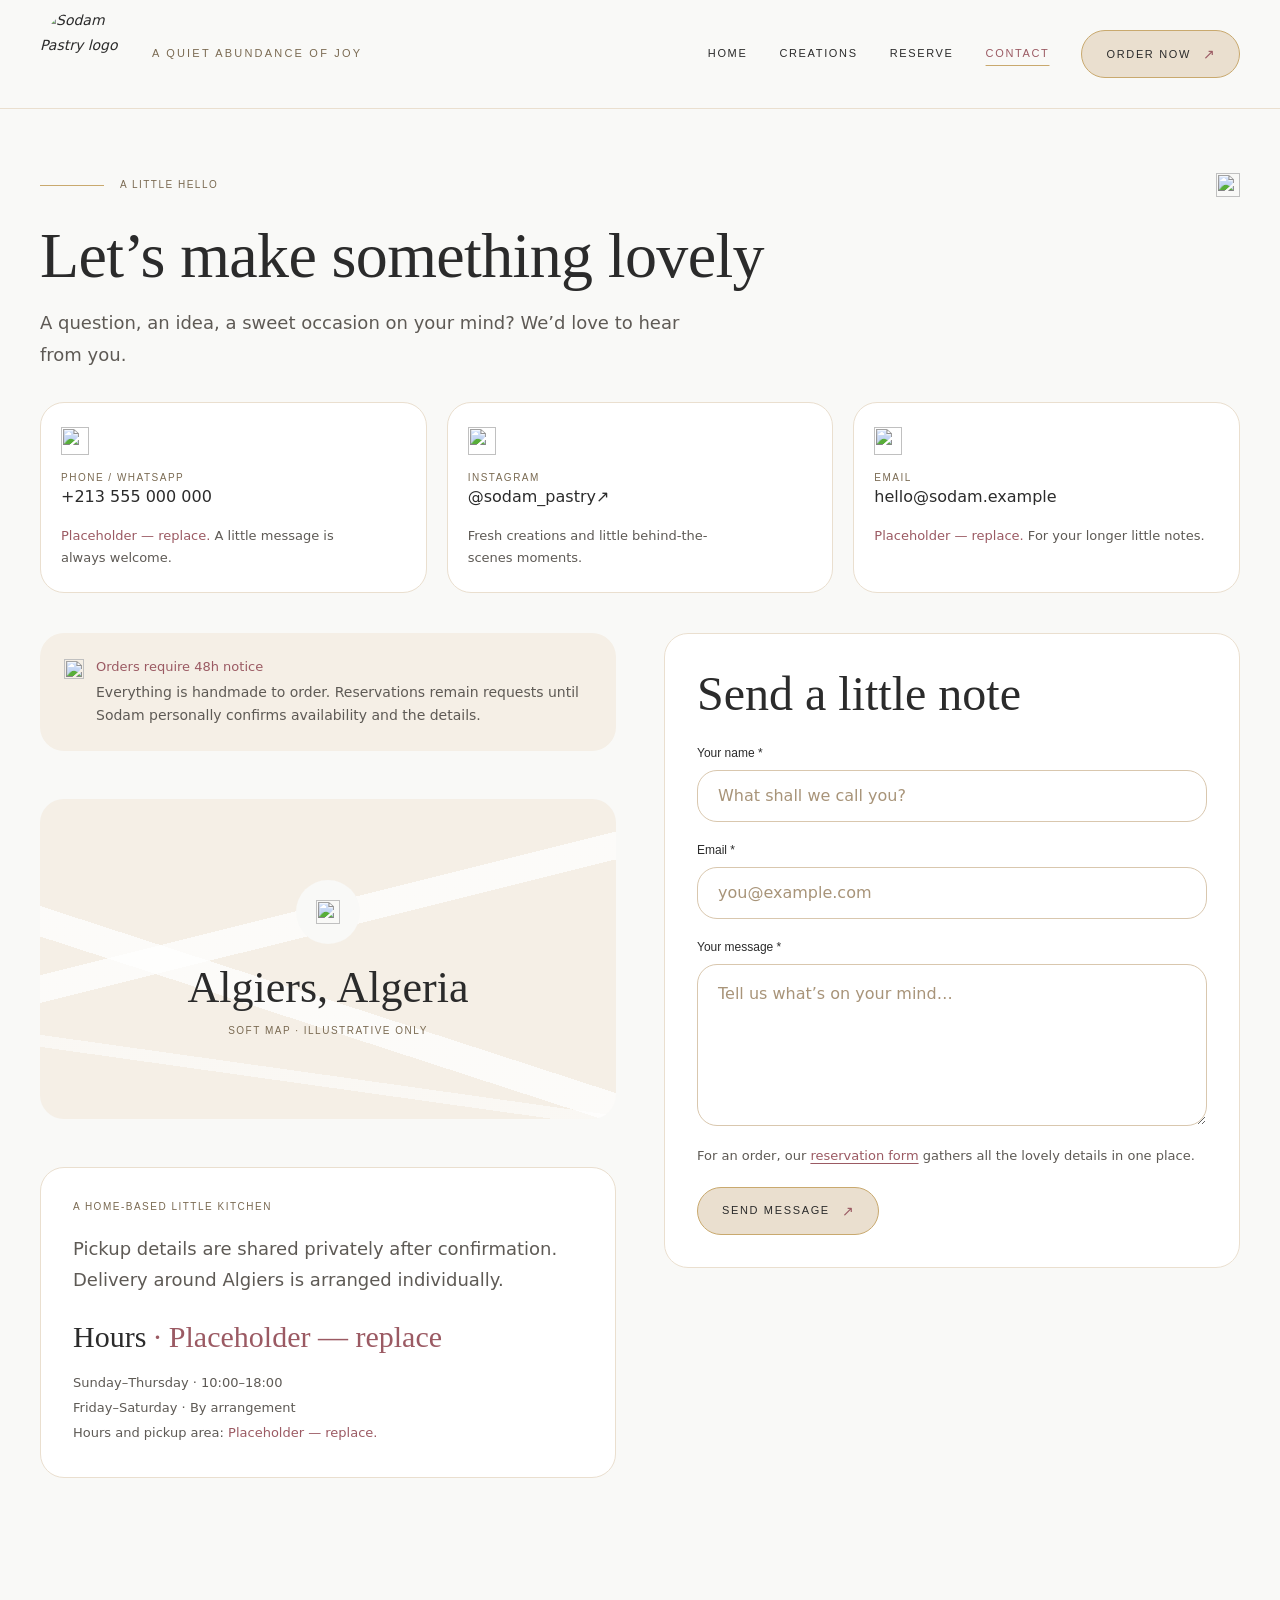
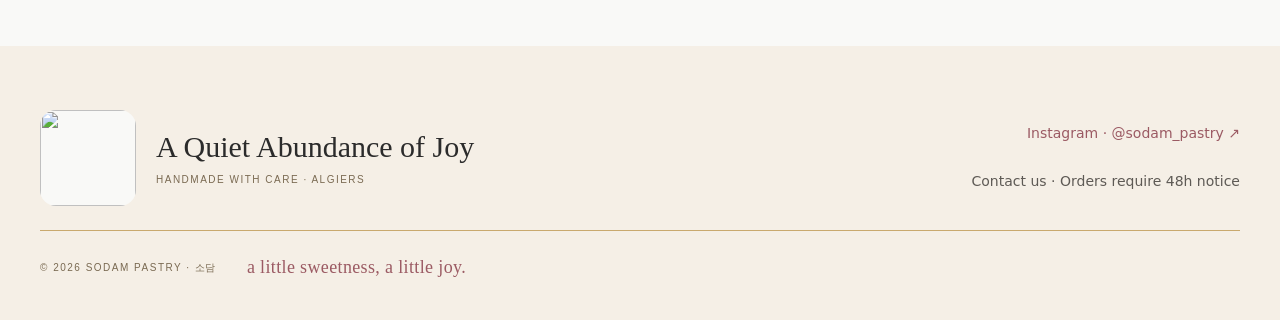
==== commit be436f3b: "Implement page scripts for reservations and admin" ====
--- a/contact.html
+++ b/contact.html
@@ -22,8 +22,6 @@
   <link rel="stylesheet" href="css/components/footer.css">
   <link rel="stylesheet" href="css/pages/contact.css">
   <link rel="stylesheet" href="css/responsive.css">
-  <script type="module" src="js/main.js"></script>
-  <script type="module" src="js/pages/creations.js"></script>
 </head>
 <body class="page-contact">
 
@@ -197,4 +195,4 @@
   <script src="js/utils/validators.js" defer></script>
   <script src="js/pages/contact.js" defer></script>
 </body>
-</html>+</html>
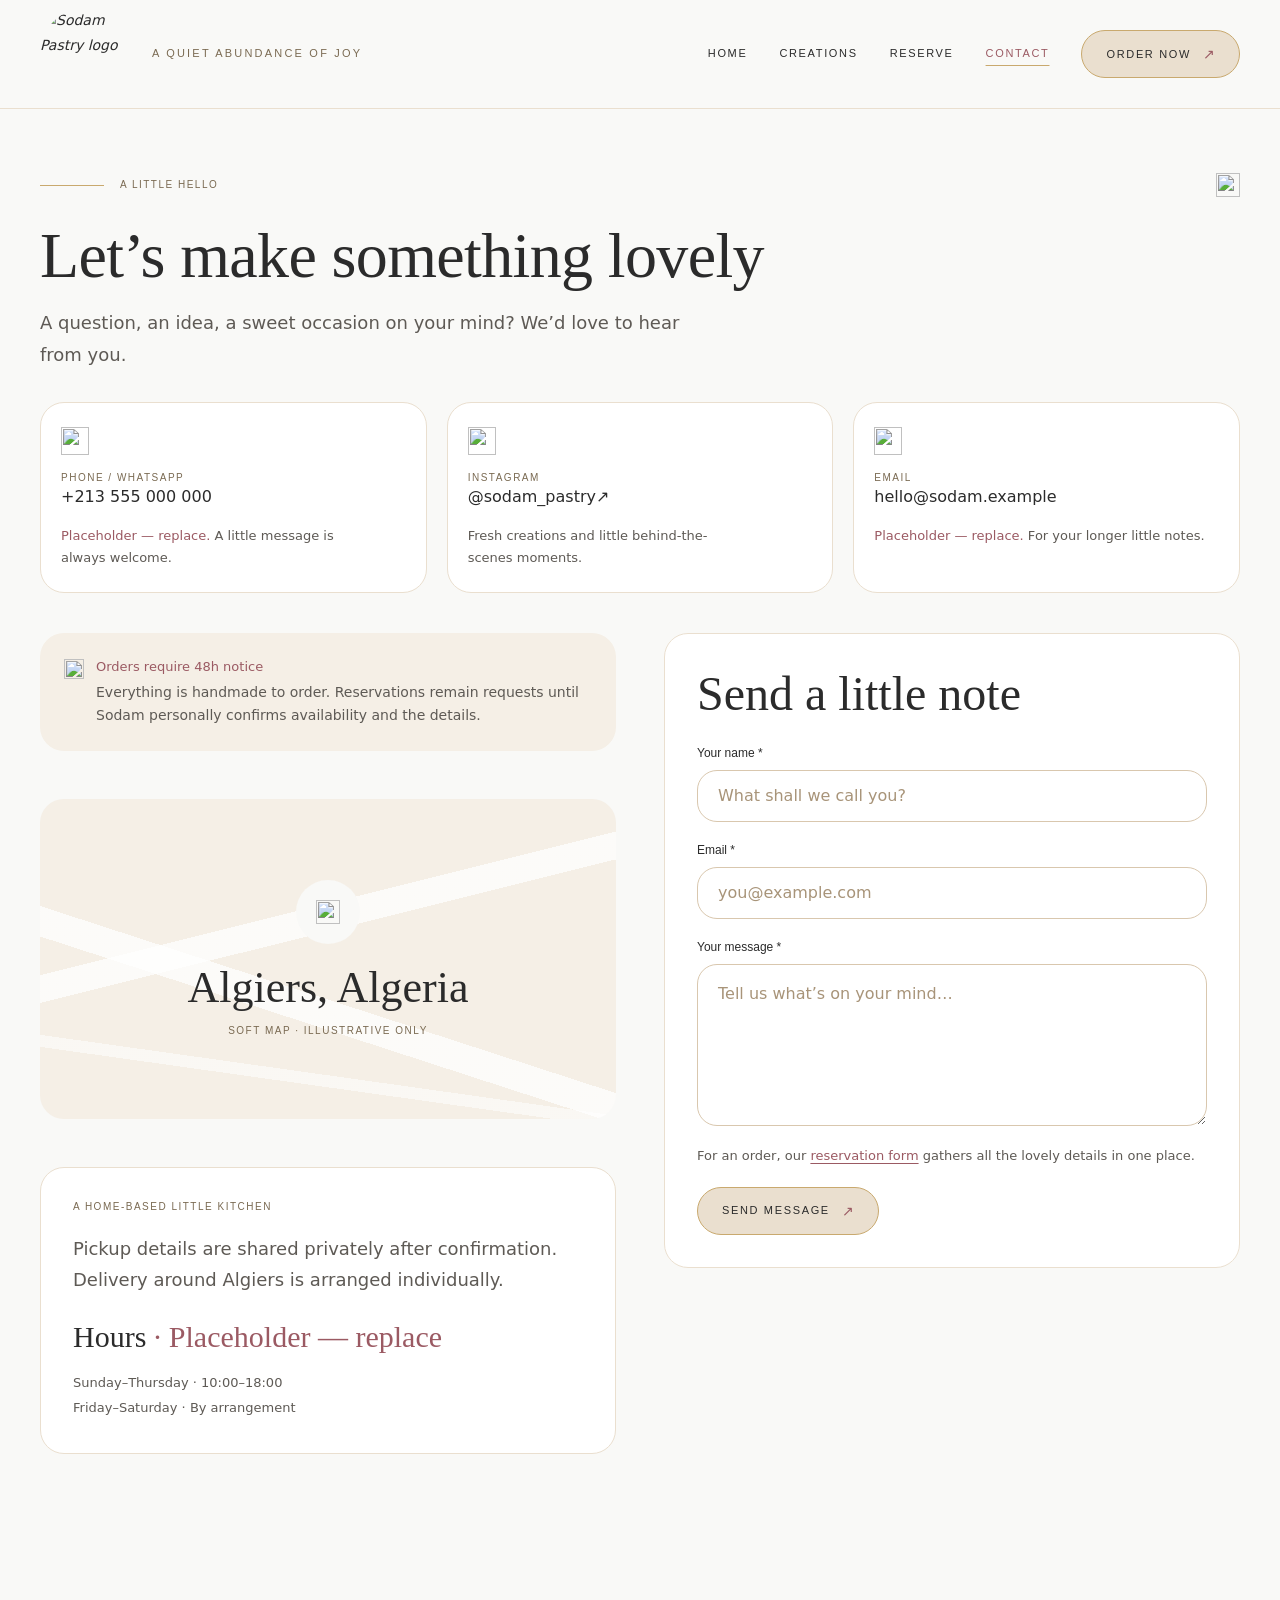
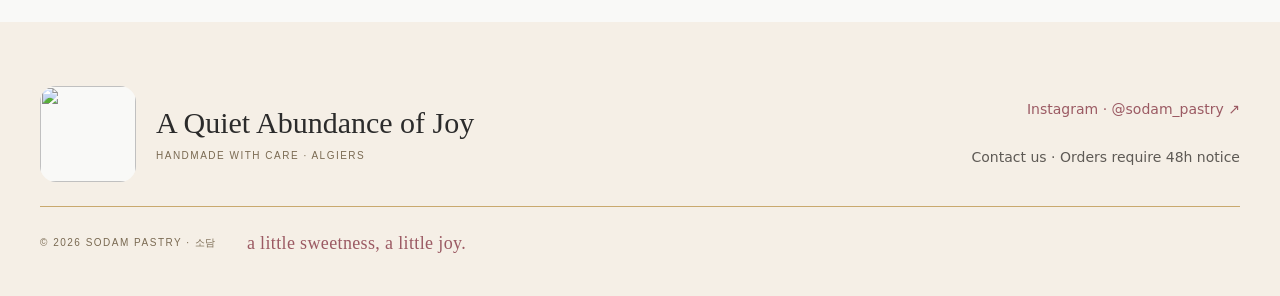
==== commit 91adfb95: "Complete site JavaScript and repair page wiring" ====
--- a/contact.html
+++ b/contact.html
@@ -189,10 +189,16 @@
     </p>
     <a class="btn btn--primary" href="reserve-pastry.html">Reserve <span class="btn__arrow" aria-hidden="true">↗</span></a>
   </div>
-
+  <script src="js/utils/constant.js" defer></script>
+  <script src="js/utils/dom.js" defer></script>
+  <script src="js/utils/storage.js" defer></script>
+  <script src="js/utils/format.js" defer></script>
+  <script src="js/utils/validator.js" defer></script>
+  <script src="js/utils/whatsapp.js" defer></script>
+  <script src="js/utils/image-utils.js" defer></script>
+  <script src="js/services/config-service.js" defer></script>
   <script src="js/main.js" defer></script>
-  <script src="js/utils/storage.js" defer></script>
-  <script src="js/utils/validators.js" defer></script>
+  <script src="js/services/messages-service.js" defer></script>
   <script src="js/pages/contact.js" defer></script>
 </body>
 </html>
